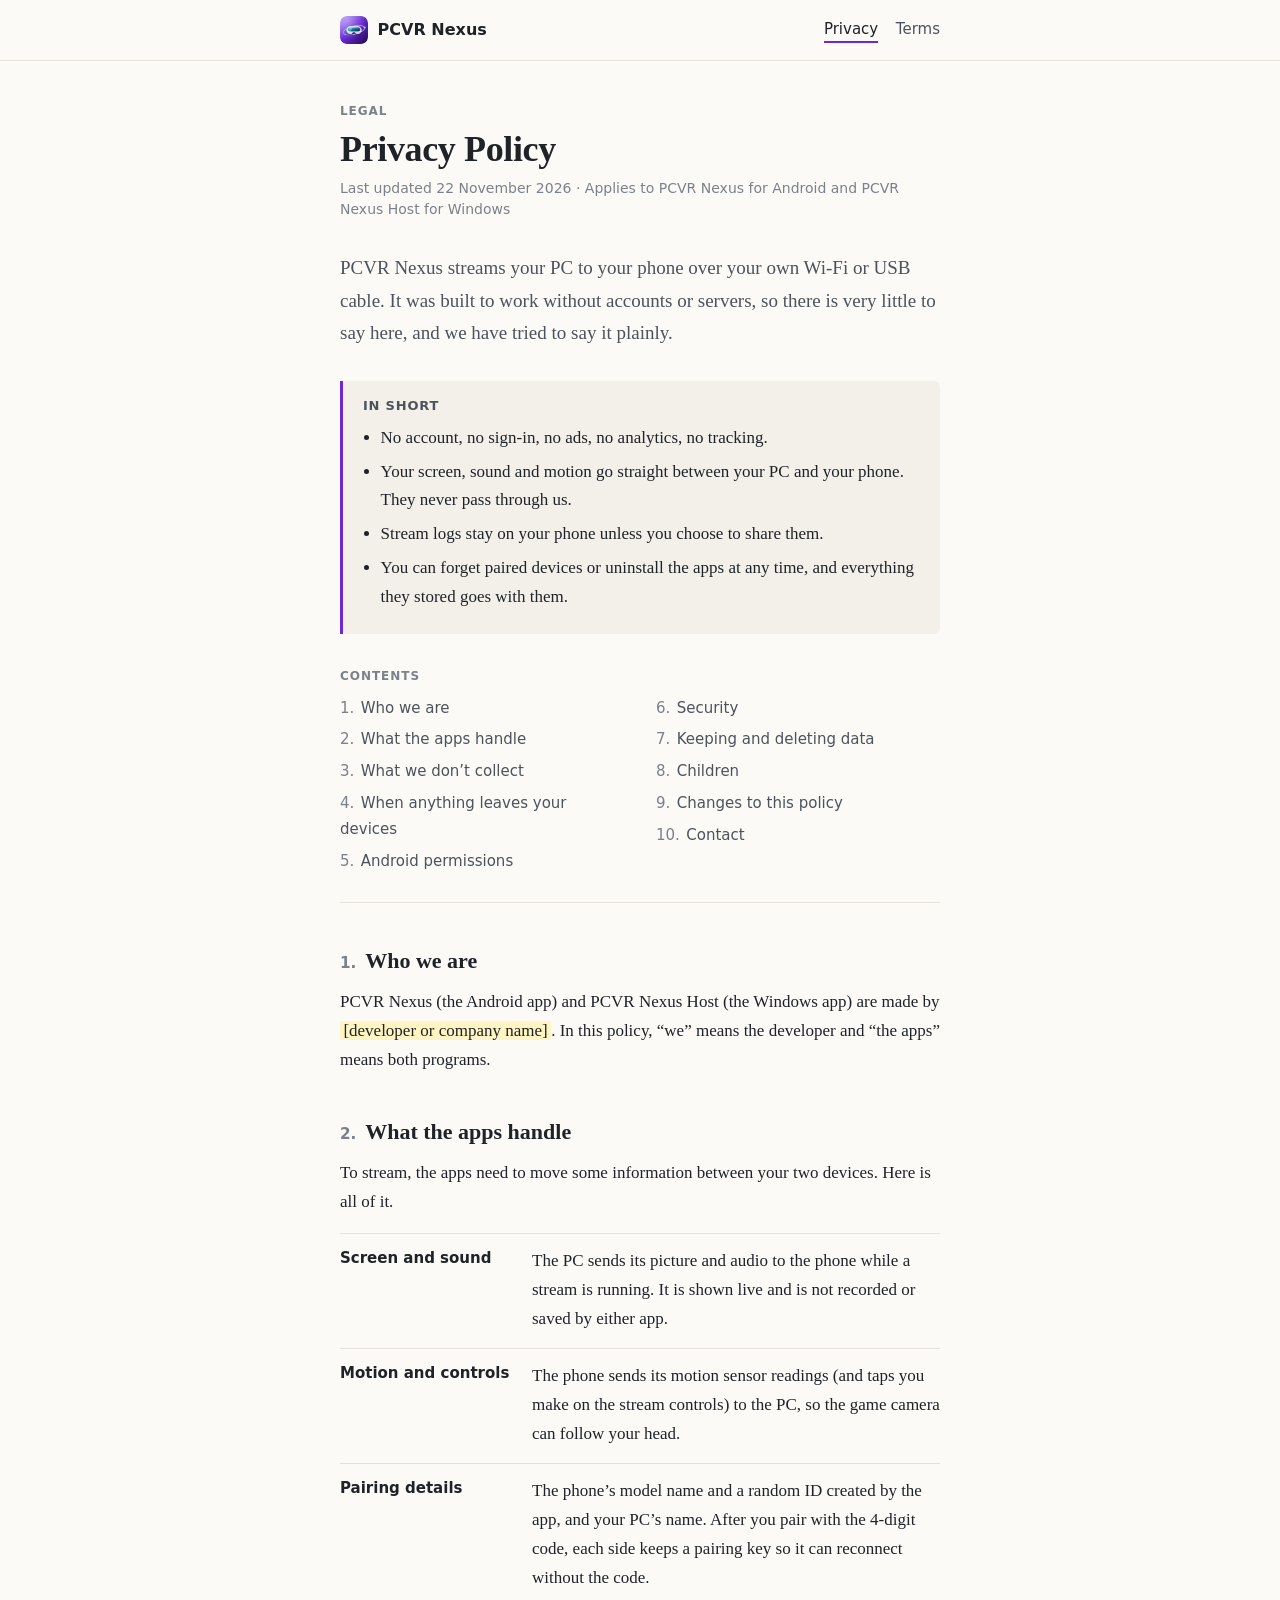
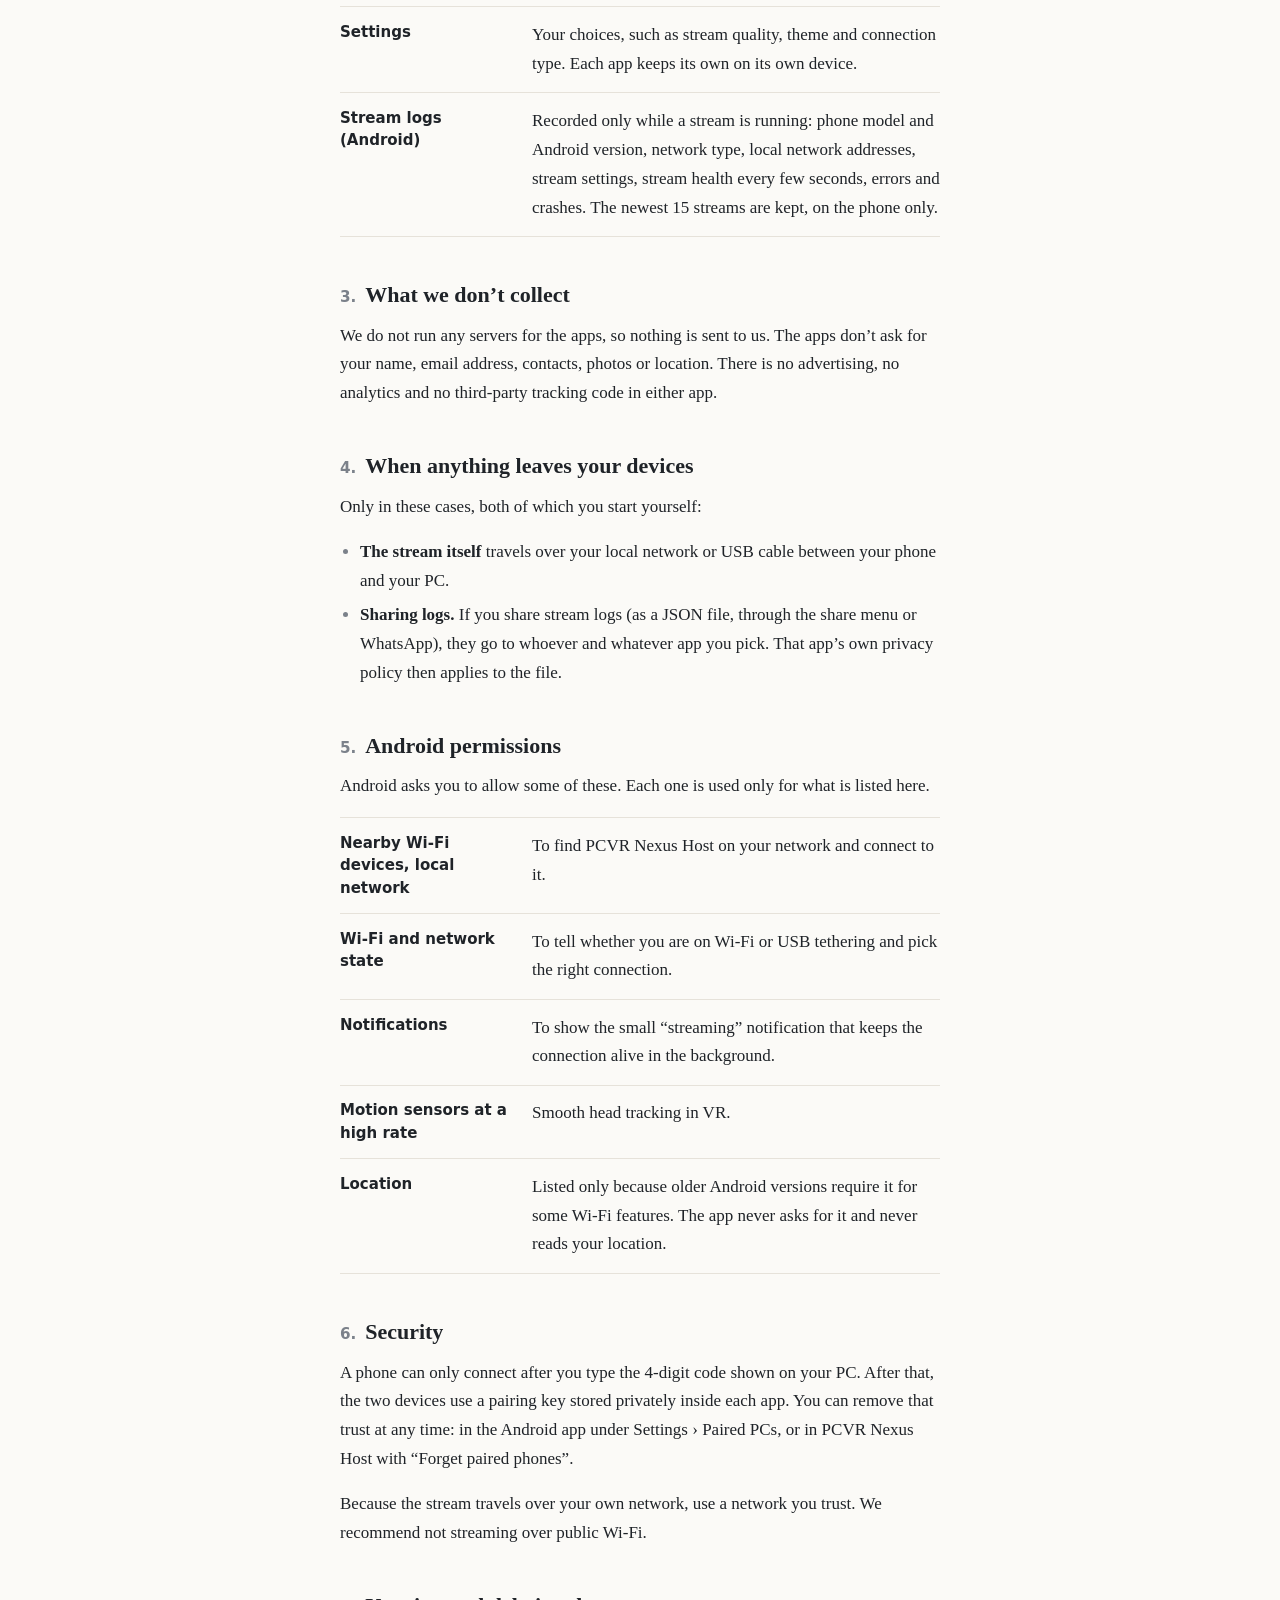
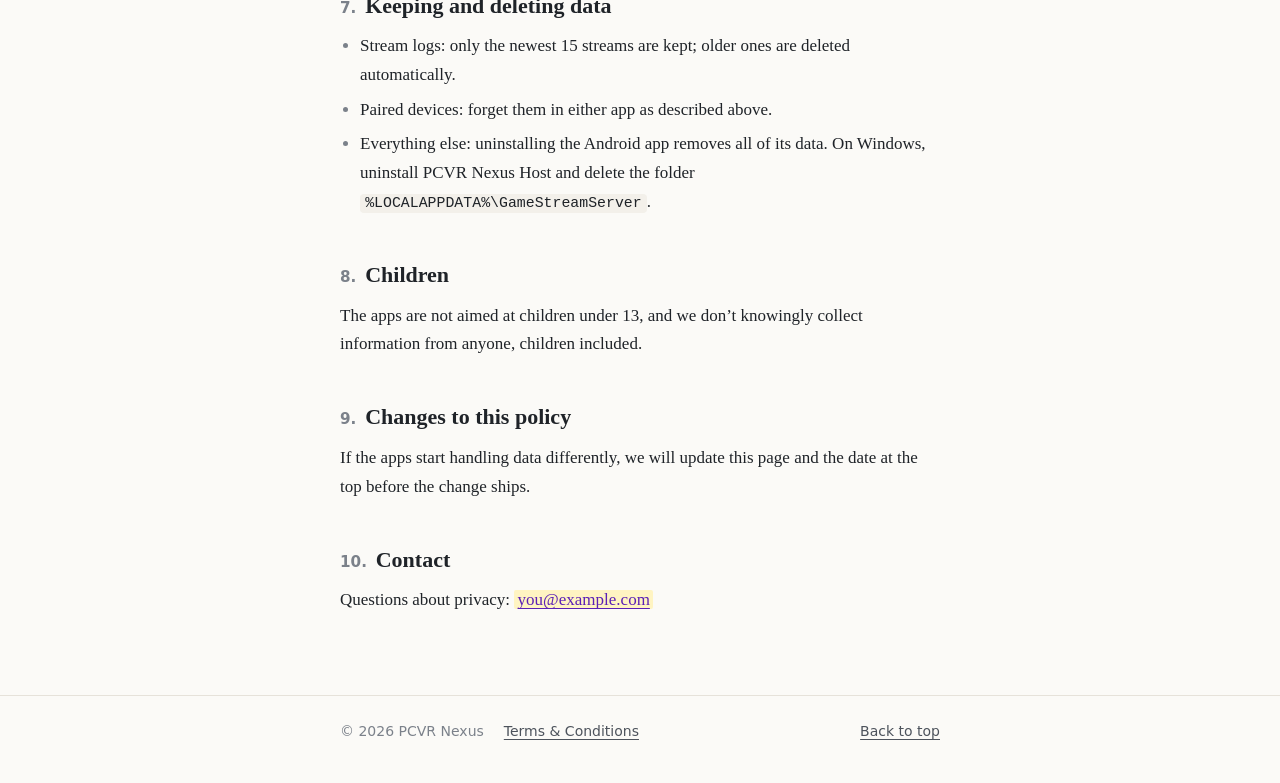
==== privacy.html @ 74814812 "Add files via upload" ====
<!DOCTYPE html>
<html lang="en">
<head>
  <meta charset="utf-8">
  <meta name="viewport" content="width=device-width, initial-scale=1">
  <title>Privacy Policy · PCVR Nexus</title>
  <meta name="description" content="How PCVR Nexus and PCVR Nexus Host handle your data: no accounts, no tracking, nothing uploaded.">
  <link rel="icon" type="image/png" href="img/favicon.png">
  <link rel="stylesheet" href="css/style.css">
  <script src="js/main.js" defer></script>
</head>
<body>
  <header class="site-header">
    <div class="inner">
      <a class="brand" href="index.html"><img src="img/logo.png" alt="">PCVR Nexus</a>
      <nav class="site-nav" aria-label="Documents">
        <a href="privacy.html" aria-current="page">Privacy</a>
        <a href="terms.html">Terms</a>
      </nav>
    </div>
  </header>

  <main id="top">
    <p class="doc-kicker">Legal</p>
    <h1>Privacy Policy</h1>
    <p class="doc-meta">Last updated 22 November 2026 · Applies to PCVR Nexus for Android and PCVR Nexus Host for Windows</p>

    <p class="lede">
      PCVR Nexus streams your PC to your phone over your own Wi‑Fi or USB cable. It was built to work
      without accounts or servers, so there is very little to say here, and we have tried to say it plainly.
    </p>

    <section class="summary" aria-labelledby="in-short">
      <h2 id="in-short">In short</h2>
      <ul>
        <li>No account, no sign-in, no ads, no analytics, no tracking.</li>
        <li>Your screen, sound and motion go straight between your PC and your phone. They never pass through us.</li>
        <li>Stream logs stay on your phone unless you choose to share them.</li>
        <li>You can forget paired devices or uninstall the apps at any time, and everything they stored goes with them.</li>
      </ul>
    </section>

    <nav class="toc" aria-label="Contents" hidden>
      <p class="toc-title">Contents</p>
    </nav>

    <article class="doc">
      <h2 id="who-we-are">Who we are</h2>
      <p>
        PCVR Nexus (the Android app) and PCVR Nexus Host (the Windows app) are made by
        <mark class="todo">[developer or company name]</mark>. In this policy, “we” means the developer and
        “the apps” means both programs.
      </p>

      <h2 id="what-the-apps-handle">What the apps handle</h2>
      <p>To stream, the apps need to move some information between your two devices. Here is all of it.</p>
      <dl class="facts">
        <div>
          <dt>Screen and sound</dt>
          <dd>The PC sends its picture and audio to the phone while a stream is running. It is shown live and is not recorded or saved by either app.</dd>
        </div>
        <div>
          <dt>Motion and controls</dt>
          <dd>The phone sends its motion sensor readings (and taps you make on the stream controls) to the PC, so the game camera can follow your head.</dd>
        </div>
        <div>
          <dt>Pairing details</dt>
          <dd>The phone’s model name and a random ID created by the app, and your PC’s name. After you pair with the 4‑digit code, each side keeps a pairing key so it can reconnect without the code.</dd>
        </div>
        <div>
          <dt>Settings</dt>
          <dd>Your choices, such as stream quality, theme and connection type. Each app keeps its own on its own device.</dd>
        </div>
        <div>
          <dt>Stream logs (Android)</dt>
          <dd>Recorded only while a stream is running: phone model and Android version, network type, local network addresses, stream settings, stream health every few seconds, errors and crashes. The newest 15 streams are kept, on the phone only.</dd>
        </div>
      </dl>

      <h2 id="what-we-dont-collect">What we don’t collect</h2>
      <p>
        We do not run any servers for the apps, so nothing is sent to us. The apps don’t ask for your name,
        email address, contacts, photos or location. There is no advertising, no analytics and no third‑party
        tracking code in either app.
      </p>

      <h2 id="when-data-leaves">When anything leaves your devices</h2>
      <p>Only in these cases, both of which you start yourself:</p>
      <ul>
        <li><strong>The stream itself</strong> travels over your local network or USB cable between your phone and your PC.</li>
        <li>
          <strong>Sharing logs.</strong> If you share stream logs (as a JSON file, through the share menu or
          WhatsApp), they go to whoever and whatever app you pick. That app’s own privacy policy then applies
          to the file.
        </li>
      </ul>

      <h2 id="permissions">Android permissions</h2>
      <p>Android asks you to allow some of these. Each one is used only for what is listed here.</p>
      <dl class="facts">
        <div>
          <dt>Nearby Wi‑Fi devices, local network</dt>
          <dd>To find PCVR Nexus Host on your network and connect to it.</dd>
        </div>
        <div>
          <dt>Wi‑Fi and network state</dt>
          <dd>To tell whether you are on Wi‑Fi or USB tethering and pick the right connection.</dd>
        </div>
        <div>
          <dt>Notifications</dt>
          <dd>To show the small “streaming” notification that keeps the connection alive in the background.</dd>
        </div>
        <div>
          <dt>Motion sensors at a high rate</dt>
          <dd>Smooth head tracking in VR.</dd>
        </div>
        <div>
          <dt>Location</dt>
          <dd>Listed only because older Android versions require it for some Wi‑Fi features. The app never asks for it and never reads your location.</dd>
        </div>
      </dl>

      <h2 id="security">Security</h2>
      <p>
        A phone can only connect after you type the 4‑digit code shown on your PC. After that, the two devices
        use a pairing key stored privately inside each app. You can remove that trust at any time: in the
        Android app under Settings › Paired PCs, or in PCVR Nexus Host with “Forget paired phones”.
      </p>
      <p>
        Because the stream travels over your own network, use a network you trust. We recommend not streaming
        over public Wi‑Fi.
      </p>

      <h2 id="keeping-and-deleting">Keeping and deleting data</h2>
      <ul>
        <li>Stream logs: only the newest 15 streams are kept; older ones are deleted automatically.</li>
        <li>Paired devices: forget them in either app as described above.</li>
        <li>Everything else: uninstalling the Android app removes all of its data. On Windows, uninstall PCVR Nexus Host and delete the folder <code>%LOCALAPPDATA%\GameStreamServer</code>.</li>
      </ul>

      <h2 id="children">Children</h2>
      <p>
        The apps are not aimed at children under 13, and we don’t knowingly collect information from anyone,
        children included.
      </p>

      <h2 id="changes">Changes to this policy</h2>
      <p>
        If the apps start handling data differently, we will update this page and the date at the top before
        the change ships.
      </p>

      <h2 id="contact">Contact</h2>
      <p>
        Questions about privacy: <a href="mailto:you@example.com"><mark class="todo">you@example.com</mark></a>
      </p>
    </article>
  </main>

  <footer class="site-footer">
    <div class="inner">
      <span>© <span data-year>2026</span> PCVR Nexus</span>
      <a href="terms.html">Terms &amp; Conditions</a>
      <a class="back-to-top" href="#top">Back to top</a>
    </div>
  </footer>
</body>
</html>
---- css/style.css ----
/* PCVR Nexus — legal pages. A plain reading layout: one column, a book-like serif for the text,
   a sans for the interface bits, and nothing that moves. */

:root {
  --paper: #fbfaf7;
  --ink: #1f2328;
  --ink-soft: #4d535c;
  --ink-faint: #7b818a;
  --rule: #e6e2da;
  --panel: #f3f0ea;
  --accent: #6d28d9;
  --accent-ink: #5b21b6;
  --mark: #fff4c2;

  --serif: "Charter", "Bitstream Charter", "Iowan Old Style", "Sitka Text", Cambria, Georgia, serif;
  --sans: system-ui, -apple-system, "Segoe UI", Roboto, "Helvetica Neue", Arial, sans-serif;

  --measure: 40rem;
}

* { box-sizing: border-box; }

html {
  background: var(--paper);
  color: var(--ink);
  -webkit-text-size-adjust: 100%;
  scroll-padding-top: 1.5rem;
}

body {
  margin: 0;
  font: 1.0625rem/1.7 var(--serif);
  background: var(--paper);
}

a { color: var(--accent-ink); text-underline-offset: 0.18em; text-decoration-thickness: 1px; }
a:hover { color: var(--accent); }
a:focus-visible { outline: 2px solid var(--accent); outline-offset: 2px; border-radius: 2px; }

/* ---- Site header ---- */
.site-header {
  border-bottom: 1px solid var(--rule);
}
.site-header .inner {
  max-width: var(--measure);
  margin: 0 auto;
  padding: 1rem 1.25rem;
  display: flex;
  align-items: center;
  gap: 1rem;
  font-family: var(--sans);
}
.brand {
  display: flex;
  align-items: center;
  gap: 0.6rem;
  color: var(--ink);
  text-decoration: none;
  font-weight: 600;
  font-size: 1rem;
}
.brand img { width: 28px; height: 28px; border-radius: 7px; }
.site-nav { margin-left: auto; display: flex; gap: 1.1rem; font-size: 0.9375rem; }
.site-nav a { color: var(--ink-soft); text-decoration: none; }
.site-nav a:hover { color: var(--ink); }
.site-nav a[aria-current="page"] { color: var(--ink); box-shadow: inset 0 -2px 0 var(--accent); }

/* ---- Document ---- */
main {
  max-width: var(--measure);
  margin: 0 auto;
  padding: 2.75rem 1.25rem 4rem;
}

.doc-kicker {
  font: 600 0.75rem/1 var(--sans);
  letter-spacing: 0.08em;
  text-transform: uppercase;
  color: var(--ink-faint);
  margin: 0 0 0.75rem;
}

h1 {
  font: 600 2.25rem/1.15 var(--serif);
  letter-spacing: -0.01em;
  margin: 0 0 0.5rem;
}

.doc-meta {
  font: 0.875rem/1.5 var(--sans);
  color: var(--ink-faint);
  margin: 0 0 2rem;
}

.lede { font-size: 1.1875rem; color: var(--ink-soft); margin: 0 0 2rem; }

/* "In short" box */
.summary {
  background: var(--panel);
  border-left: 3px solid var(--accent);
  padding: 1.1rem 1.35rem 1.1rem 1.25rem;
  margin: 0 0 2.25rem;
  border-radius: 0 6px 6px 0;
}
.summary h2 {
  font: 600 0.8125rem/1 var(--sans);
  letter-spacing: 0.06em;
  text-transform: uppercase;
  color: var(--ink-soft);
  margin: 0 0 0.75rem;
  counter-increment: none;
}
.summary h2::before { content: none; }
.summary ul { margin: 0; padding-left: 1.1rem; }
.summary li { margin: 0.3rem 0; }

/* Contents (filled in by js/main.js from the section headings) */
.toc {
  font-family: var(--sans);
  font-size: 0.9375rem;
  margin: 0 0 2.5rem;
  padding: 0 0 1.75rem;
  border-bottom: 1px solid var(--rule);
}
.toc[hidden] { display: none; }
.toc-title {
  font: 600 0.75rem/1 var(--sans);
  letter-spacing: 0.08em;
  text-transform: uppercase;
  color: var(--ink-faint);
  margin: 0 0 0.85rem;
}
.toc ol {
  margin: 0;
  padding: 0;
  list-style: none;
  columns: 2;
  column-gap: 2rem;
}
.toc li { margin: 0 0 0.4rem; break-inside: avoid; }
.toc a { color: var(--ink-soft); text-decoration: none; }
.toc a:hover { color: var(--accent-ink); text-decoration: underline; }
.toc .num { color: var(--ink-faint); font-variant-numeric: tabular-nums; margin-right: 0.4rem; }

/* Numbered sections */
.doc { counter-reset: section; }
.doc h2 {
  counter-increment: section;
  font: 600 1.375rem/1.3 var(--serif);
  margin: 2.75rem 0 0.75rem;
  position: relative;
}
.doc h2::before {
  content: counter(section) ".";
  font-family: var(--sans);
  font-size: 0.95rem;
  font-weight: 600;
  color: var(--ink-faint);
  margin-right: 0.55rem;
  font-variant-numeric: tabular-nums;
}
.doc h3 {
  font: 600 1.0625rem/1.4 var(--sans);
  margin: 1.75rem 0 0.4rem;
}
.doc p, .doc ul, .doc ol, .doc dl { margin: 0 0 1rem; }
.doc ul, .doc ol { padding-left: 1.25rem; }
.doc li { margin: 0.35rem 0; }
.doc li::marker { color: var(--ink-faint); }

/* Heading link that appears on hover ("#") */
.anchor {
  font-family: var(--sans);
  font-weight: 400;
  color: var(--ink-faint);
  text-decoration: none;
  margin-left: 0.4rem;
  opacity: 0;
  transition: opacity 0.15s;
}
.doc h2:hover .anchor, .anchor:focus { opacity: 1; }

/* Definition list used for "what the app handles" and permissions */
dl.facts { border-top: 1px solid var(--rule); }
dl.facts > div {
  display: grid;
  grid-template-columns: 11rem 1fr;
  gap: 1rem;
  padding: 0.85rem 0;
  border-bottom: 1px solid var(--rule);
}
dl.facts dt { font: 600 0.9375rem/1.5 var(--sans); }
dl.facts dd { margin: 0; }

.note {
  font: 0.9375rem/1.6 var(--sans);
  color: var(--ink-soft);
  background: var(--panel);
  padding: 0.8rem 1rem;
  border-radius: 6px;
}

/* Placeholders the owner must fill in before publishing */
mark.todo {
  background: var(--mark);
  color: inherit;
  padding: 0 0.2em;
  border-radius: 2px;
}

code {
  font: 0.875em/1 ui-monospace, "Cascadia Mono", Consolas, monospace;
  background: var(--panel);
  padding: 0.1em 0.35em;
  border-radius: 4px;
  overflow-wrap: anywhere;
}

/* Index page list */
.doc-list { list-style: none; padding: 0; margin: 2rem 0 0; border-top: 1px solid var(--rule); }
.doc-list li { border-bottom: 1px solid var(--rule); }
.doc-list a {
  display: block;
  padding: 1.1rem 0;
  text-decoration: none;
  color: var(--ink);
}
.doc-list a strong { display: block; font-size: 1.1875rem; font-weight: 600; }
.doc-list a span { font: 0.9375rem/1.5 var(--sans); color: var(--ink-soft); }
.doc-list a:hover strong { color: var(--accent-ink); }

/* ---- Footer ---- */
.site-footer {
  border-top: 1px solid var(--rule);
  font: 0.875rem/1.6 var(--sans);
  color: var(--ink-faint);
}
.site-footer .inner {
  max-width: var(--measure);
  margin: 0 auto;
  padding: 1.5rem 1.25rem 2.5rem;
  display: flex;
  flex-wrap: wrap;
  gap: 0.5rem 1.25rem;
}
.site-footer a { color: var(--ink-soft); }
.back-to-top { margin-left: auto; }

/* ---- Small screens ---- */
@media (max-width: 600px) {
  body { font-size: 1rem; }
  main { padding-top: 2rem; }
  h1 { font-size: 1.85rem; }
  .toc ol { columns: 1; }
  dl.facts > div { grid-template-columns: 1fr; gap: 0.2rem; }
  .site-nav { gap: 0.9rem; }
  .back-to-top { margin-left: 0; }
}

/* ---- Print: plain black on white, show link targets ---- */
@media print {
  html, body { background: #fff; color: #000; }
  .site-header, .site-footer, .toc, .anchor { display: none; }
  main { padding: 0; max-width: none; }
  .summary, .note { background: none; border: 1px solid #999; }
  .doc a[href^="http"]::after { content: " (" attr(href) ")"; font-size: 0.85em; }
}
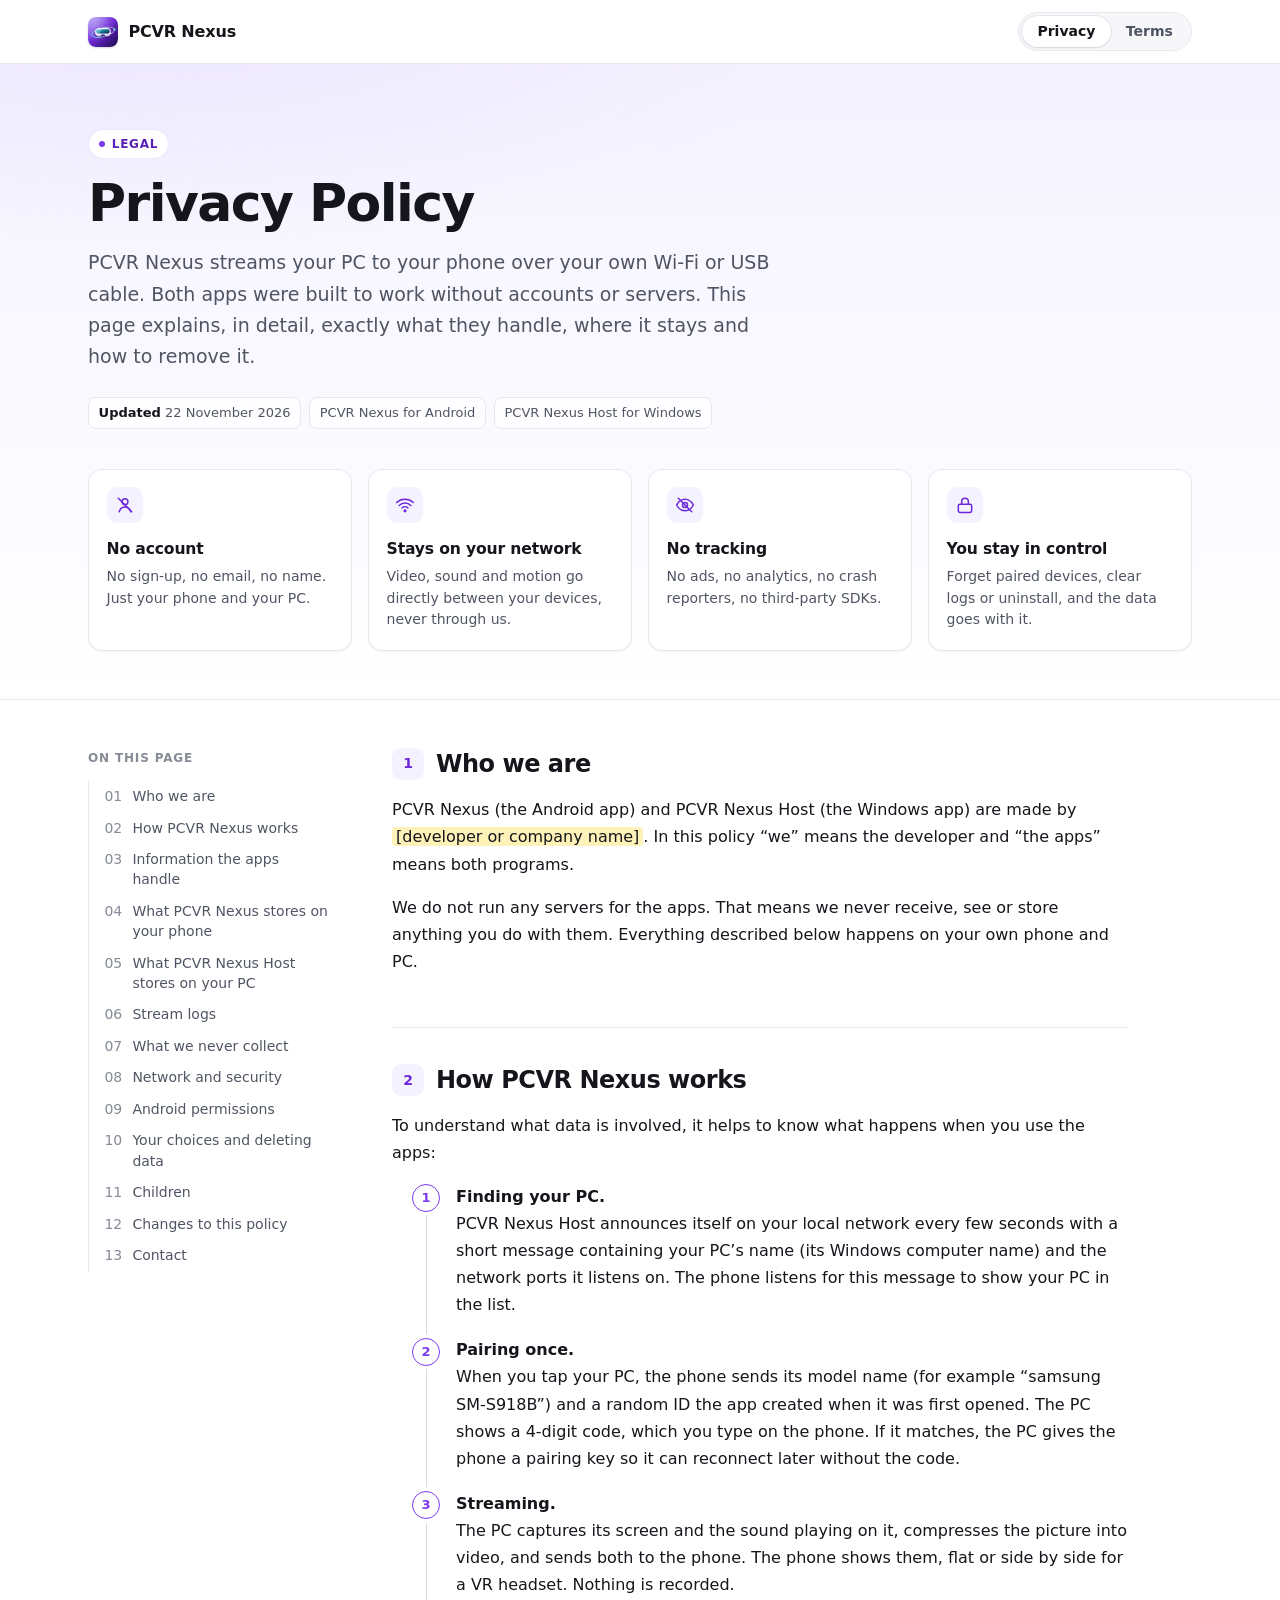
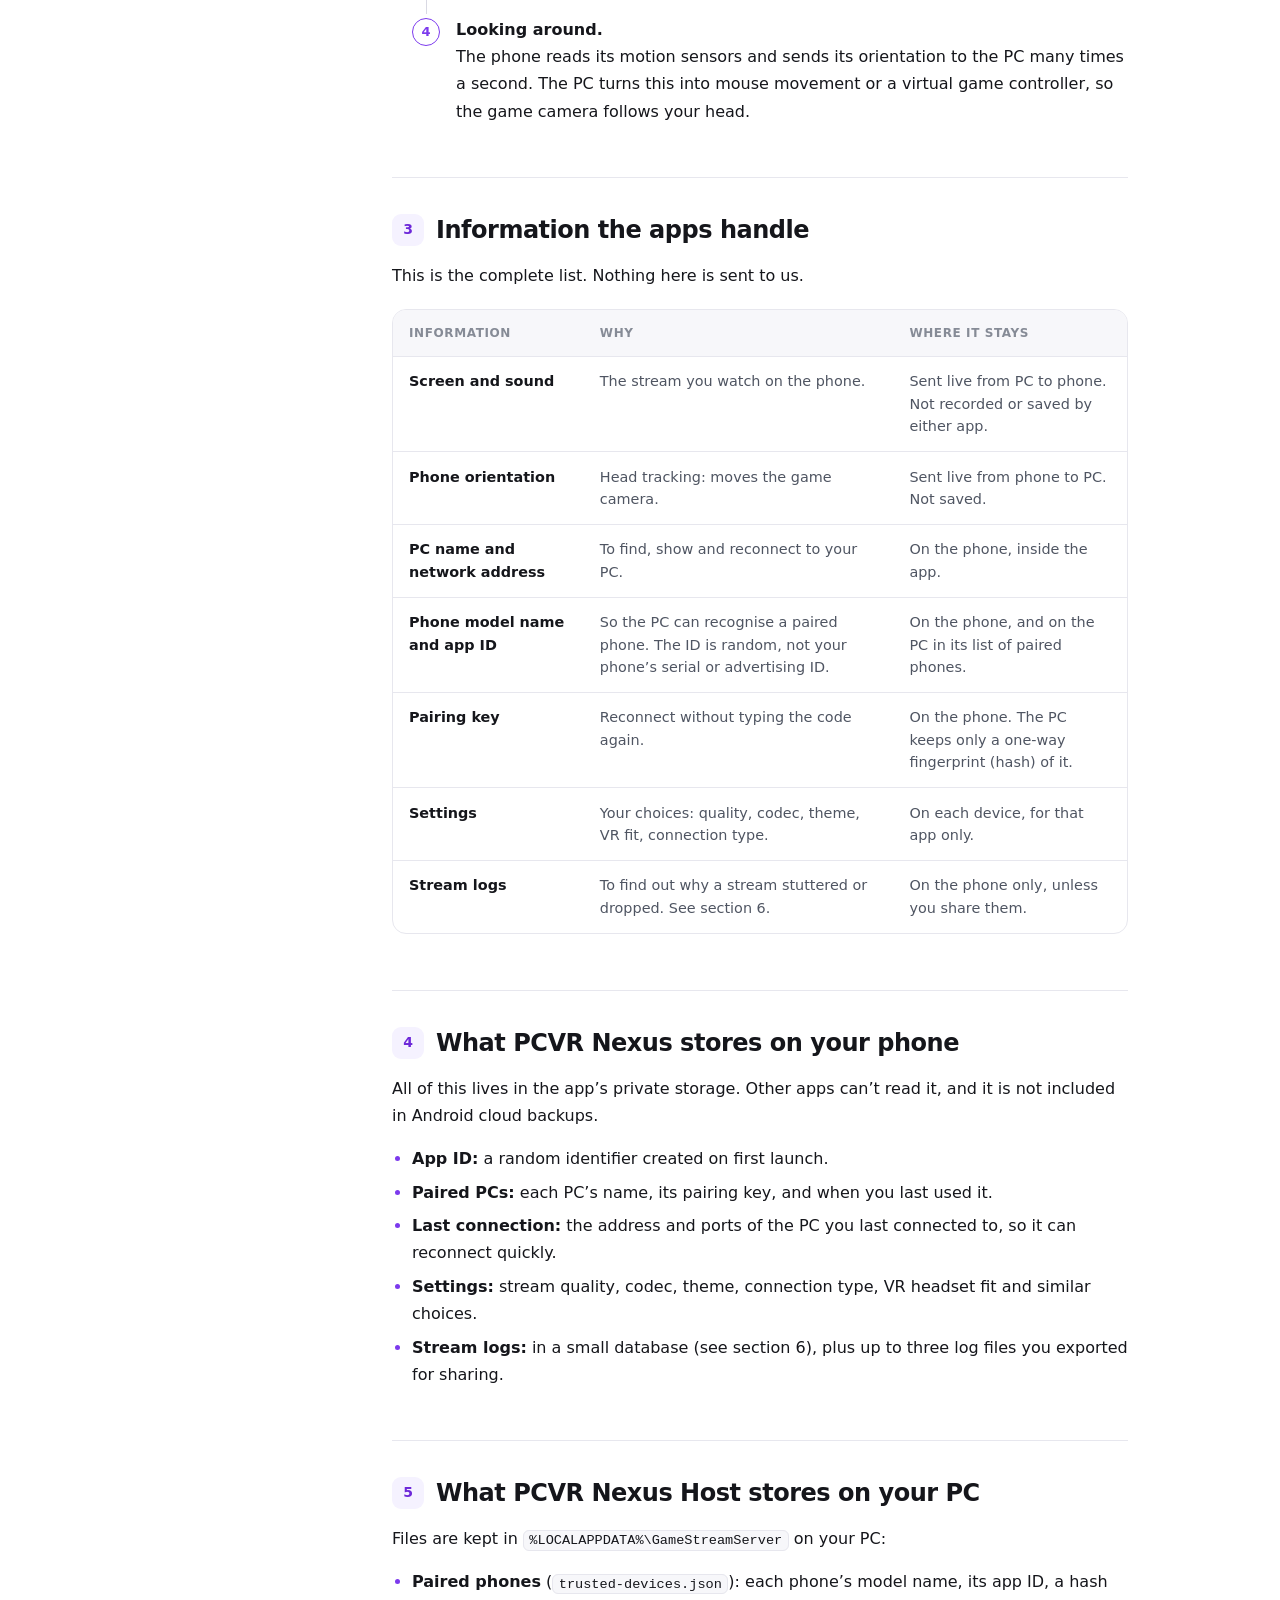
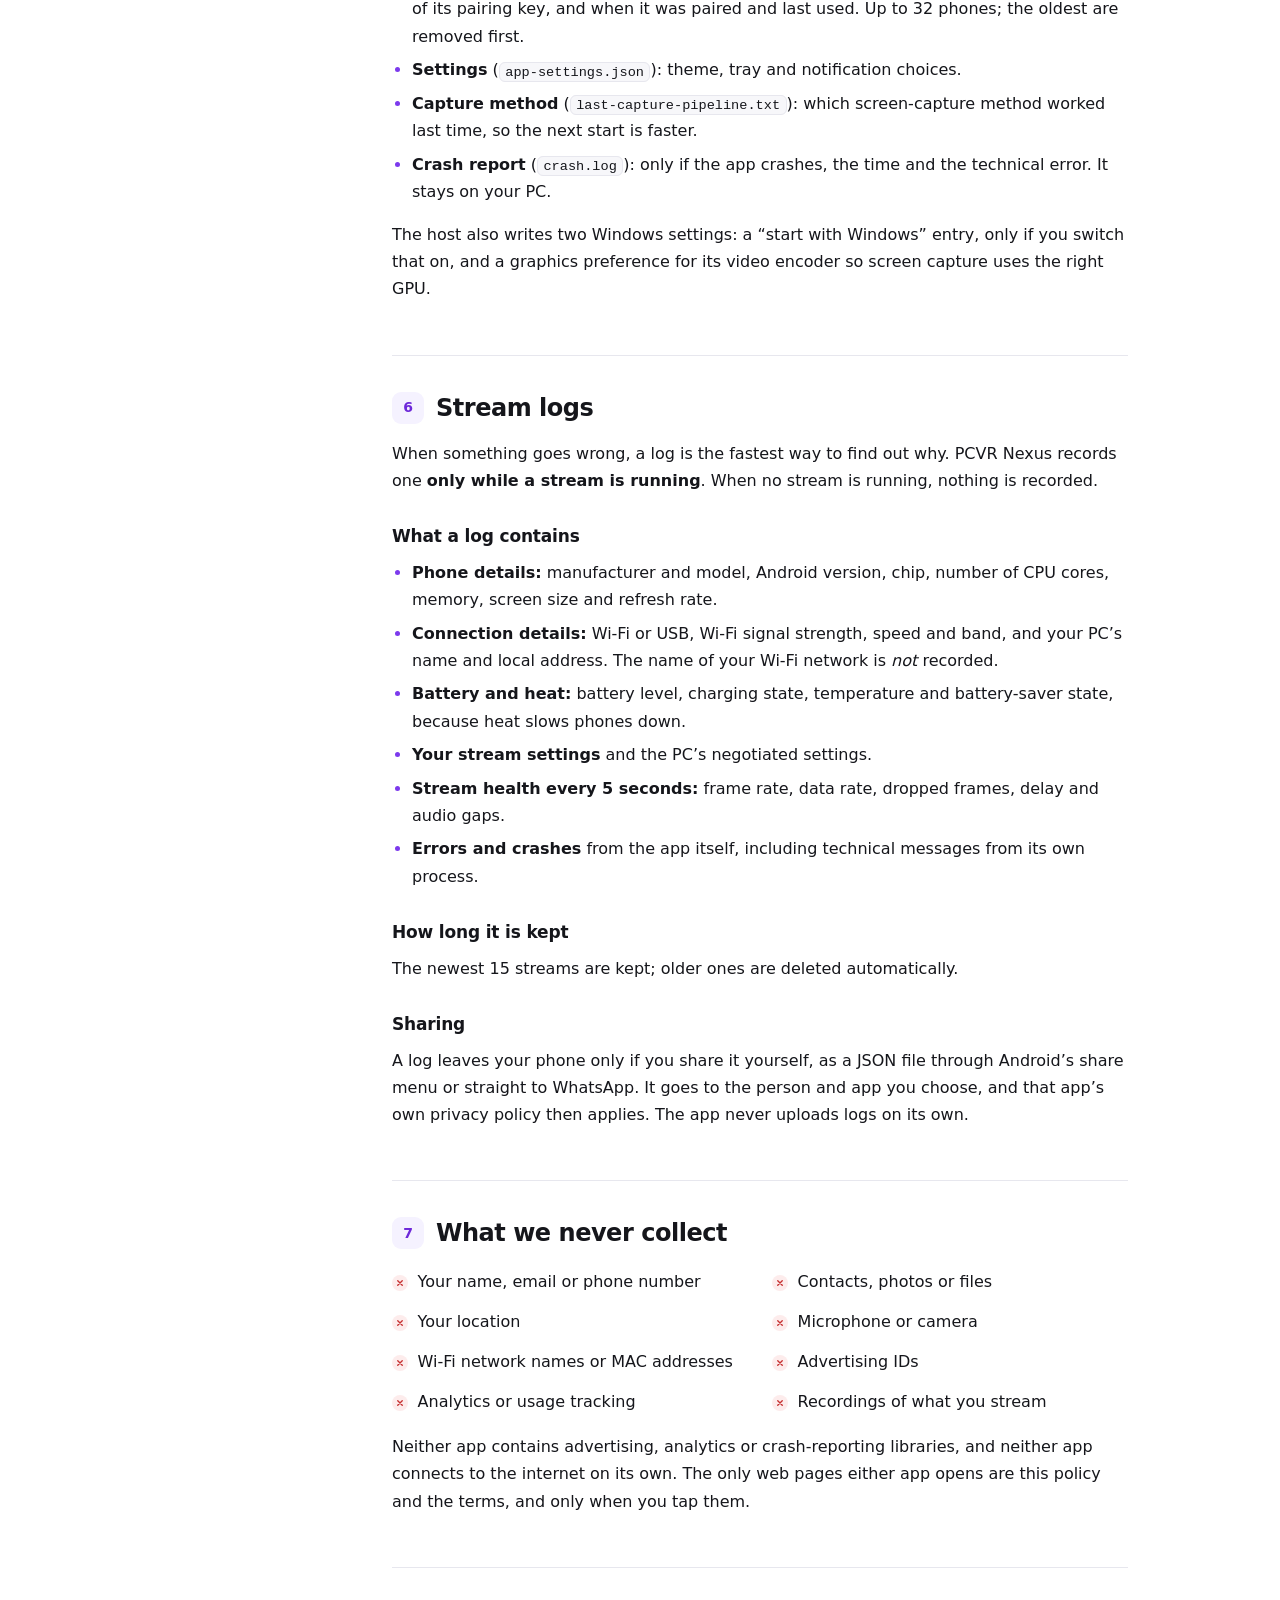
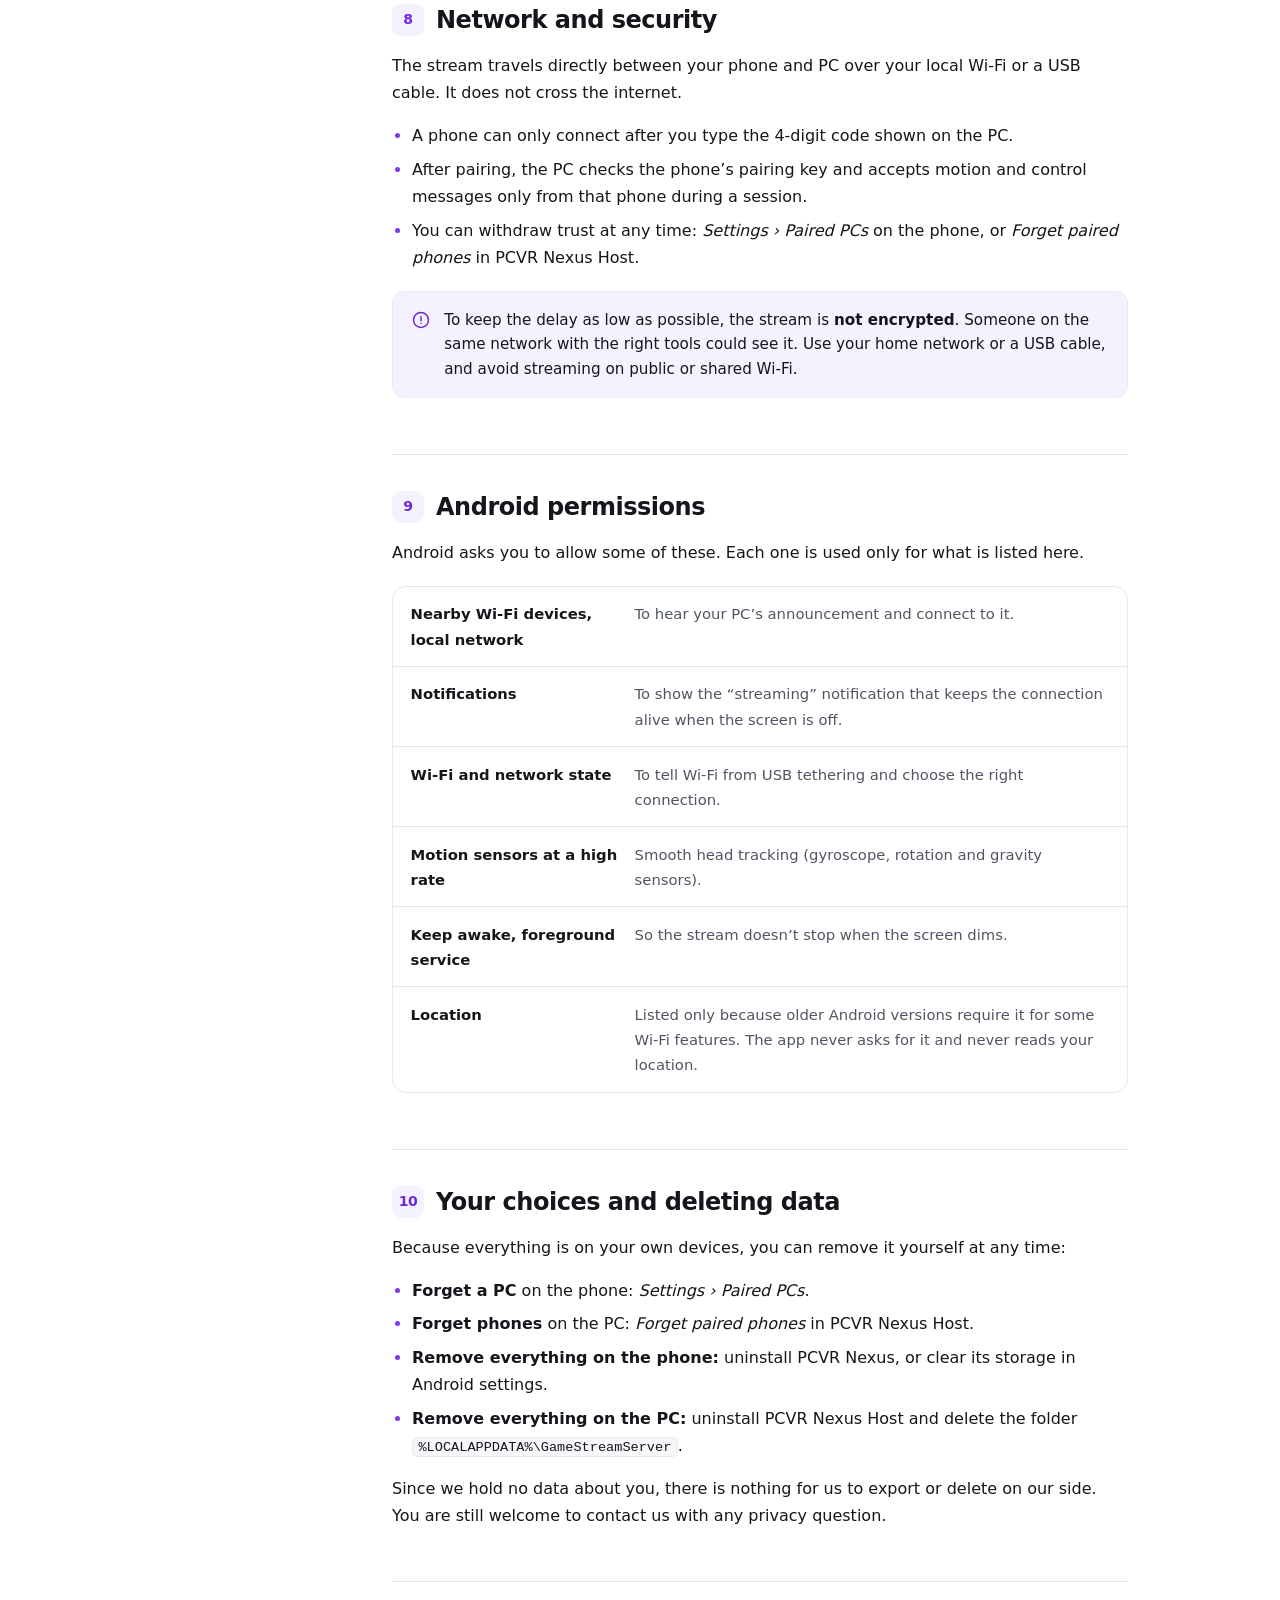
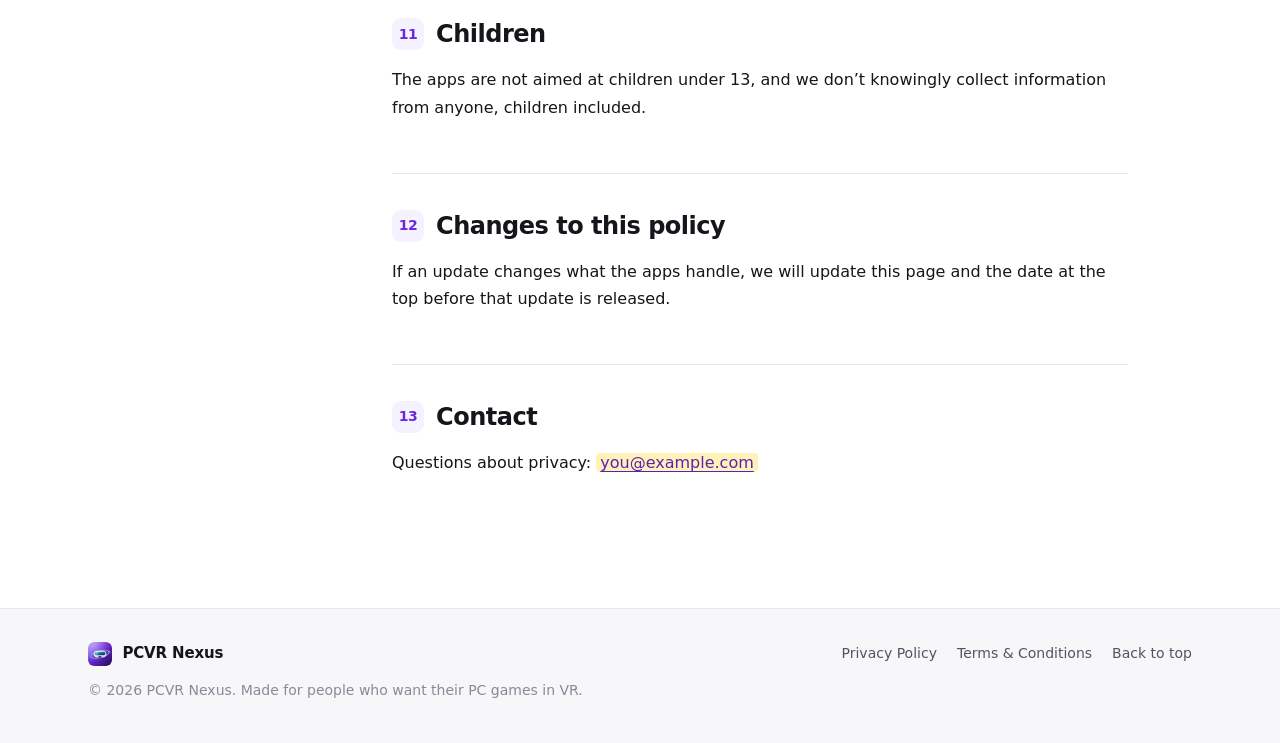
==== commit c1d9847b: "Add files via upload" ====
--- a/privacy.html
+++ b/privacy.html
@@ -4,164 +4,316 @@
   <meta charset="utf-8">
   <meta name="viewport" content="width=device-width, initial-scale=1">
   <title>Privacy Policy · PCVR Nexus</title>
-  <meta name="description" content="How PCVR Nexus and PCVR Nexus Host handle your data: no accounts, no tracking, nothing uploaded.">
+  <meta name="description" content="How PCVR Nexus and PCVR Nexus Host handle your data: no accounts, no tracking, nothing uploaded. Everything stays between your phone and your PC.">
+  <meta name="theme-color" content="#ffffff">
   <link rel="icon" type="image/png" href="img/favicon.png">
-  <link rel="stylesheet" href="css/style.css">
-  <script src="js/main.js" defer></script>
+  <link rel="stylesheet" href="css/style.css?v=2">
+  <script src="js/main.js?v=2" defer></script>
 </head>
 <body>
   <header class="site-header">
-    <div class="inner">
-      <a class="brand" href="index.html"><img src="img/logo.png" alt="">PCVR Nexus</a>
-      <nav class="site-nav" aria-label="Documents">
+    <div class="wrap header-inner">
+      <a class="brand" href="privacy.html"><img src="img/logo.png" alt="">PCVR Nexus</a>
+      <nav class="doc-switch" aria-label="Documents">
         <a href="privacy.html" aria-current="page">Privacy</a>
         <a href="terms.html">Terms</a>
       </nav>
     </div>
   </header>
 
-  <main id="top">
-    <p class="doc-kicker">Legal</p>
-    <h1>Privacy Policy</h1>
-    <p class="doc-meta">Last updated 22 November 2026 · Applies to PCVR Nexus for Android and PCVR Nexus Host for Windows</p>
-
-    <p class="lede">
-      PCVR Nexus streams your PC to your phone over your own Wi‑Fi or USB cable. It was built to work
-      without accounts or servers, so there is very little to say here, and we have tried to say it plainly.
-    </p>
-
-    <section class="summary" aria-labelledby="in-short">
-      <h2 id="in-short">In short</h2>
-      <ul>
-        <li>No account, no sign-in, no ads, no analytics, no tracking.</li>
-        <li>Your screen, sound and motion go straight between your PC and your phone. They never pass through us.</li>
-        <li>Stream logs stay on your phone unless you choose to share them.</li>
-        <li>You can forget paired devices or uninstall the apps at any time, and everything they stored goes with them.</li>
+  <section class="hero" id="top">
+    <div class="wrap">
+      <span class="chip">Legal</span>
+      <h1>Privacy Policy</h1>
+      <p class="lede">
+        PCVR Nexus streams your PC to your phone over your own Wi‑Fi or USB cable. Both apps were built to
+        work without accounts or servers. This page explains, in detail, exactly what they handle, where it
+        stays and how to remove it.
+      </p>
+      <ul class="meta">
+        <li><strong>Updated</strong> 22 November 2026</li>
+        <li>PCVR Nexus for Android</li>
+        <li>PCVR Nexus Host for Windows</li>
       </ul>
-    </section>
-
-    <nav class="toc" aria-label="Contents" hidden>
-      <p class="toc-title">Contents</p>
-    </nav>
-
-    <article class="doc">
-      <h2 id="who-we-are">Who we are</h2>
-      <p>
-        PCVR Nexus (the Android app) and PCVR Nexus Host (the Windows app) are made by
-        <mark class="todo">[developer or company name]</mark>. In this policy, “we” means the developer and
-        “the apps” means both programs.
-      </p>
-
-      <h2 id="what-the-apps-handle">What the apps handle</h2>
-      <p>To stream, the apps need to move some information between your two devices. Here is all of it.</p>
-      <dl class="facts">
-        <div>
-          <dt>Screen and sound</dt>
-          <dd>The PC sends its picture and audio to the phone while a stream is running. It is shown live and is not recorded or saved by either app.</dd>
-        </div>
-        <div>
-          <dt>Motion and controls</dt>
-          <dd>The phone sends its motion sensor readings (and taps you make on the stream controls) to the PC, so the game camera can follow your head.</dd>
-        </div>
-        <div>
-          <dt>Pairing details</dt>
-          <dd>The phone’s model name and a random ID created by the app, and your PC’s name. After you pair with the 4‑digit code, each side keeps a pairing key so it can reconnect without the code.</dd>
-        </div>
-        <div>
-          <dt>Settings</dt>
-          <dd>Your choices, such as stream quality, theme and connection type. Each app keeps its own on its own device.</dd>
-        </div>
-        <div>
-          <dt>Stream logs (Android)</dt>
-          <dd>Recorded only while a stream is running: phone model and Android version, network type, local network addresses, stream settings, stream health every few seconds, errors and crashes. The newest 15 streams are kept, on the phone only.</dd>
-        </div>
-      </dl>
-
-      <h2 id="what-we-dont-collect">What we don’t collect</h2>
-      <p>
-        We do not run any servers for the apps, so nothing is sent to us. The apps don’t ask for your name,
-        email address, contacts, photos or location. There is no advertising, no analytics and no third‑party
-        tracking code in either app.
-      </p>
-
-      <h2 id="when-data-leaves">When anything leaves your devices</h2>
-      <p>Only in these cases, both of which you start yourself:</p>
-      <ul>
-        <li><strong>The stream itself</strong> travels over your local network or USB cable between your phone and your PC.</li>
+
+      <ul class="highlights">
         <li>
-          <strong>Sharing logs.</strong> If you share stream logs (as a JSON file, through the share menu or
-          WhatsApp), they go to whoever and whatever app you pick. That app’s own privacy policy then applies
-          to the file.
+          <span class="hl-icon"><svg viewBox="0 0 24 24" fill="none" stroke="currentColor" stroke-width="1.8" stroke-linecap="round" stroke-linejoin="round" aria-hidden="true"><circle cx="12" cy="8" r="3.5"/><path d="M5 20c1.2-3.6 4-5.5 7-5.5s5.8 1.9 7 5.5"/><path d="M4 4l16 16"/></svg></span>
+          <strong>No account</strong>
+          <span>No sign-up, no email, no name. Just your phone and your PC.</span>
+        </li>
+        <li>
+          <span class="hl-icon"><svg viewBox="0 0 24 24" fill="none" stroke="currentColor" stroke-width="1.8" stroke-linecap="round" stroke-linejoin="round" aria-hidden="true"><path d="M5 12.5a10 10 0 0 1 14 0"/><path d="M8.5 15.5a5 5 0 0 1 7 0"/><circle cx="12" cy="19" r="1"/><path d="M2 9a15 15 0 0 1 20 0"/></svg></span>
+          <strong>Stays on your network</strong>
+          <span>Video, sound and motion go directly between your devices, never through us.</span>
+        </li>
+        <li>
+          <span class="hl-icon"><svg viewBox="0 0 24 24" fill="none" stroke="currentColor" stroke-width="1.8" stroke-linecap="round" stroke-linejoin="round" aria-hidden="true"><path d="M2 12s3.5-7 10-7 10 7 10 7-3.5 7-10 7S2 12 2 12z"/><circle cx="12" cy="12" r="3"/><path d="M4 4l16 16"/></svg></span>
+          <strong>No tracking</strong>
+          <span>No ads, no analytics, no crash reporters, no third-party SDKs.</span>
+        </li>
+        <li>
+          <span class="hl-icon"><svg viewBox="0 0 24 24" fill="none" stroke="currentColor" stroke-width="1.8" stroke-linecap="round" stroke-linejoin="round" aria-hidden="true"><rect x="4" y="11" width="16" height="10" rx="2"/><path d="M8 11V8a4 4 0 0 1 8 0v3"/></svg></span>
+          <strong>You stay in control</strong>
+          <span>Forget paired devices, clear logs or uninstall, and the data goes with it.</span>
         </li>
       </ul>
-
-      <h2 id="permissions">Android permissions</h2>
-      <p>Android asks you to allow some of these. Each one is used only for what is listed here.</p>
-      <dl class="facts">
-        <div>
-          <dt>Nearby Wi‑Fi devices, local network</dt>
-          <dd>To find PCVR Nexus Host on your network and connect to it.</dd>
+    </div>
+  </section>
+
+  <div class="wrap layout">
+    <aside class="sidebar">
+      <nav class="toc" aria-label="On this page" hidden>
+        <p class="toc-title">On this page</p>
+      </nav>
+    </aside>
+
+    <article class="doc">
+      <section id="who-we-are">
+        <h2>Who we are</h2>
+        <p>
+          PCVR Nexus (the Android app) and PCVR Nexus Host (the Windows app) are made by
+          <mark class="todo">[developer or company name]</mark>. In this policy “we” means the developer and
+          “the apps” means both programs.
+        </p>
+        <p>
+          We do not run any servers for the apps. That means we never receive, see or store anything you do
+          with them. Everything described below happens on your own phone and PC.
+        </p>
+      </section>
+
+      <section id="how-it-works">
+        <h2>How PCVR Nexus works</h2>
+        <p>To understand what data is involved, it helps to know what happens when you use the apps:</p>
+        <ol class="flow">
+          <li>
+            <strong>Finding your PC.</strong>
+            PCVR Nexus Host announces itself on your local network every few seconds with a short message
+            containing your PC’s name (its Windows computer name) and the network ports it listens on. The phone
+            listens for this message to show your PC in the list.
+          </li>
+          <li>
+            <strong>Pairing once.</strong>
+            When you tap your PC, the phone sends its model name (for example “samsung SM‑S918B”) and a random
+            ID the app created when it was first opened. The PC shows a 4‑digit code, which you type on the
+            phone. If it matches, the PC gives the phone a pairing key so it can reconnect later without the code.
+          </li>
+          <li>
+            <strong>Streaming.</strong>
+            The PC captures its screen and the sound playing on it, compresses the picture into video, and sends
+            both to the phone. The phone shows them, flat or side by side for a VR headset. Nothing is recorded.
+          </li>
+          <li>
+            <strong>Looking around.</strong>
+            The phone reads its motion sensors and sends its orientation to the PC many times a second. The PC
+            turns this into mouse movement or a virtual game controller, so the game camera follows your head.
+          </li>
+        </ol>
+      </section>
+
+      <section id="what-we-handle">
+        <h2>Information the apps handle</h2>
+        <p>This is the complete list. Nothing here is sent to us.</p>
+        <div class="table-wrap">
+          <table class="data">
+            <thead>
+              <tr><th scope="col">Information</th><th scope="col">Why</th><th scope="col">Where it stays</th></tr>
+            </thead>
+            <tbody>
+              <tr>
+                <th scope="row">Screen and sound</th>
+                <td data-label="Why">The stream you watch on the phone.</td>
+                <td data-label="Where it stays">Sent live from PC to phone. Not recorded or saved by either app.</td>
+              </tr>
+              <tr>
+                <th scope="row">Phone orientation</th>
+                <td data-label="Why">Head tracking: moves the game camera.</td>
+                <td data-label="Where it stays">Sent live from phone to PC. Not saved.</td>
+              </tr>
+              <tr>
+                <th scope="row">PC name and network address</th>
+                <td data-label="Why">To find, show and reconnect to your PC.</td>
+                <td data-label="Where it stays">On the phone, inside the app.</td>
+              </tr>
+              <tr>
+                <th scope="row">Phone model name and app ID</th>
+                <td data-label="Why">So the PC can recognise a paired phone. The ID is random, not your phone’s serial or advertising ID.</td>
+                <td data-label="Where it stays">On the phone, and on the PC in its list of paired phones.</td>
+              </tr>
+              <tr>
+                <th scope="row">Pairing key</th>
+                <td data-label="Why">Reconnect without typing the code again.</td>
+                <td data-label="Where it stays">On the phone. The PC keeps only a one-way fingerprint (hash) of it.</td>
+              </tr>
+              <tr>
+                <th scope="row">Settings</th>
+                <td data-label="Why">Your choices: quality, codec, theme, VR fit, connection type.</td>
+                <td data-label="Where it stays">On each device, for that app only.</td>
+              </tr>
+              <tr>
+                <th scope="row">Stream logs</th>
+                <td data-label="Why">To find out why a stream stuttered or dropped. See section 6.</td>
+                <td data-label="Where it stays">On the phone only, unless you share them.</td>
+              </tr>
+            </tbody>
+          </table>
         </div>
-        <div>
-          <dt>Wi‑Fi and network state</dt>
-          <dd>To tell whether you are on Wi‑Fi or USB tethering and pick the right connection.</dd>
+      </section>
+
+      <section id="on-your-phone">
+        <h2>What PCVR Nexus stores on your phone</h2>
+        <p>All of this lives in the app’s private storage. Other apps can’t read it, and it is not included in Android cloud backups.</p>
+        <ul>
+          <li><strong>App ID:</strong> a random identifier created on first launch.</li>
+          <li><strong>Paired PCs:</strong> each PC’s name, its pairing key, and when you last used it.</li>
+          <li><strong>Last connection:</strong> the address and ports of the PC you last connected to, so it can reconnect quickly.</li>
+          <li><strong>Settings:</strong> stream quality, codec, theme, connection type, VR headset fit and similar choices.</li>
+          <li><strong>Stream logs:</strong> in a small database (see section 6), plus up to three log files you exported for sharing.</li>
+        </ul>
+      </section>
+
+      <section id="on-your-pc">
+        <h2>What PCVR Nexus Host stores on your PC</h2>
+        <p>Files are kept in <code>%LOCALAPPDATA%\GameStreamServer</code> on your PC:</p>
+        <ul>
+          <li><strong>Paired phones</strong> (<code>trusted-devices.json</code>): each phone’s model name, its app ID, a hash of its pairing key, and when it was paired and last used. Up to 32 phones; the oldest are removed first.</li>
+          <li><strong>Settings</strong> (<code>app-settings.json</code>): theme, tray and notification choices.</li>
+          <li><strong>Capture method</strong> (<code>last-capture-pipeline.txt</code>): which screen-capture method worked last time, so the next start is faster.</li>
+          <li><strong>Crash report</strong> (<code>crash.log</code>): only if the app crashes, the time and the technical error. It stays on your PC.</li>
+        </ul>
+        <p>
+          The host also writes two Windows settings: a “start with Windows” entry, only if you switch that on,
+          and a graphics preference for its video encoder so screen capture uses the right GPU.
+        </p>
+      </section>
+
+      <section id="stream-logs">
+        <h2>Stream logs</h2>
+        <p>
+          When something goes wrong, a log is the fastest way to find out why. PCVR Nexus records one
+          <strong>only while a stream is running</strong>. When no stream is running, nothing is recorded.
+        </p>
+        <h3>What a log contains</h3>
+        <ul>
+          <li><strong>Phone details:</strong> manufacturer and model, Android version, chip, number of CPU cores, memory, screen size and refresh rate.</li>
+          <li><strong>Connection details:</strong> Wi‑Fi or USB, Wi‑Fi signal strength, speed and band, and your PC’s name and local address. The name of your Wi‑Fi network is <em>not</em> recorded.</li>
+          <li><strong>Battery and heat:</strong> battery level, charging state, temperature and battery-saver state, because heat slows phones down.</li>
+          <li><strong>Your stream settings</strong> and the PC’s negotiated settings.</li>
+          <li><strong>Stream health every 5 seconds:</strong> frame rate, data rate, dropped frames, delay and audio gaps.</li>
+          <li><strong>Errors and crashes</strong> from the app itself, including technical messages from its own process.</li>
+        </ul>
+        <h3>How long it is kept</h3>
+        <p>The newest 15 streams are kept; older ones are deleted automatically.</p>
+        <h3>Sharing</h3>
+        <p>
+          A log leaves your phone only if you share it yourself, as a JSON file through Android’s share menu or
+          straight to WhatsApp. It goes to the person and app you choose, and that app’s own privacy policy
+          then applies. The app never uploads logs on its own.
+        </p>
+      </section>
+
+      <section id="never">
+        <h2>What we never collect</h2>
+        <ul class="nope">
+          <li>Your name, email or phone number</li>
+          <li>Contacts, photos or files</li>
+          <li>Your location</li>
+          <li>Microphone or camera</li>
+          <li>Wi‑Fi network names or MAC addresses</li>
+          <li>Advertising IDs</li>
+          <li>Analytics or usage tracking</li>
+          <li>Recordings of what you stream</li>
+        </ul>
+        <p class="muted">
+          Neither app contains advertising, analytics or crash-reporting libraries, and neither app connects to
+          the internet on its own. The only web pages either app opens are this policy and the terms, and only
+          when you tap them.
+        </p>
+      </section>
+
+      <section id="network-security">
+        <h2>Network and security</h2>
+        <p>
+          The stream travels directly between your phone and PC over your local Wi‑Fi or a USB cable. It does
+          not cross the internet.
+        </p>
+        <ul>
+          <li>A phone can only connect after you type the 4‑digit code shown on the PC.</li>
+          <li>After pairing, the PC checks the phone’s pairing key and accepts motion and control messages only from that phone during a session.</li>
+          <li>You can withdraw trust at any time: <em>Settings › Paired PCs</em> on the phone, or <em>Forget paired phones</em> in PCVR Nexus Host.</li>
+        </ul>
+        <div class="callout" role="note">
+          <svg viewBox="0 0 24 24" fill="none" stroke="currentColor" stroke-width="1.8" stroke-linecap="round" stroke-linejoin="round" aria-hidden="true"><circle cx="12" cy="12" r="9"/><path d="M12 8v5M12 16h.01"/></svg>
+          <p>
+            To keep the delay as low as possible, the stream is <strong>not encrypted</strong>. Someone on the
+            same network with the right tools could see it. Use your home network or a USB cable, and avoid
+            streaming on public or shared Wi‑Fi.
+          </p>
         </div>
-        <div>
-          <dt>Notifications</dt>
-          <dd>To show the small “streaming” notification that keeps the connection alive in the background.</dd>
-        </div>
-        <div>
-          <dt>Motion sensors at a high rate</dt>
-          <dd>Smooth head tracking in VR.</dd>
-        </div>
-        <div>
-          <dt>Location</dt>
-          <dd>Listed only because older Android versions require it for some Wi‑Fi features. The app never asks for it and never reads your location.</dd>
-        </div>
-      </dl>
-
-      <h2 id="security">Security</h2>
-      <p>
-        A phone can only connect after you type the 4‑digit code shown on your PC. After that, the two devices
-        use a pairing key stored privately inside each app. You can remove that trust at any time: in the
-        Android app under Settings › Paired PCs, or in PCVR Nexus Host with “Forget paired phones”.
-      </p>
-      <p>
-        Because the stream travels over your own network, use a network you trust. We recommend not streaming
-        over public Wi‑Fi.
-      </p>
-
-      <h2 id="keeping-and-deleting">Keeping and deleting data</h2>
-      <ul>
-        <li>Stream logs: only the newest 15 streams are kept; older ones are deleted automatically.</li>
-        <li>Paired devices: forget them in either app as described above.</li>
-        <li>Everything else: uninstalling the Android app removes all of its data. On Windows, uninstall PCVR Nexus Host and delete the folder <code>%LOCALAPPDATA%\GameStreamServer</code>.</li>
-      </ul>
-
-      <h2 id="children">Children</h2>
-      <p>
-        The apps are not aimed at children under 13, and we don’t knowingly collect information from anyone,
-        children included.
-      </p>
-
-      <h2 id="changes">Changes to this policy</h2>
-      <p>
-        If the apps start handling data differently, we will update this page and the date at the top before
-        the change ships.
-      </p>
-
-      <h2 id="contact">Contact</h2>
-      <p>
-        Questions about privacy: <a href="mailto:you@example.com"><mark class="todo">you@example.com</mark></a>
-      </p>
+      </section>
+
+      <section id="permissions">
+        <h2>Android permissions</h2>
+        <p>Android asks you to allow some of these. Each one is used only for what is listed here.</p>
+        <dl class="facts">
+          <div><dt>Nearby Wi‑Fi devices, local network</dt><dd>To hear your PC’s announcement and connect to it.</dd></div>
+          <div><dt>Notifications</dt><dd>To show the “streaming” notification that keeps the connection alive when the screen is off.</dd></div>
+          <div><dt>Wi‑Fi and network state</dt><dd>To tell Wi‑Fi from USB tethering and choose the right connection.</dd></div>
+          <div><dt>Motion sensors at a high rate</dt><dd>Smooth head tracking (gyroscope, rotation and gravity sensors).</dd></div>
+          <div><dt>Keep awake, foreground service</dt><dd>So the stream doesn’t stop when the screen dims.</dd></div>
+          <div><dt>Location</dt><dd>Listed only because older Android versions require it for some Wi‑Fi features. The app never asks for it and never reads your location.</dd></div>
+        </dl>
+      </section>
+
+      <section id="your-choices">
+        <h2>Your choices and deleting data</h2>
+        <p>Because everything is on your own devices, you can remove it yourself at any time:</p>
+        <ul>
+          <li><strong>Forget a PC</strong> on the phone: <em>Settings › Paired PCs</em>.</li>
+          <li><strong>Forget phones</strong> on the PC: <em>Forget paired phones</em> in PCVR Nexus Host.</li>
+          <li><strong>Remove everything on the phone:</strong> uninstall PCVR Nexus, or clear its storage in Android settings.</li>
+          <li><strong>Remove everything on the PC:</strong> uninstall PCVR Nexus Host and delete the folder <code>%LOCALAPPDATA%\GameStreamServer</code>.</li>
+        </ul>
+        <p>
+          Since we hold no data about you, there is nothing for us to export or delete on our side. You are
+          still welcome to contact us with any privacy question.
+        </p>
+      </section>
+
+      <section id="children">
+        <h2>Children</h2>
+        <p>
+          The apps are not aimed at children under 13, and we don’t knowingly collect information from anyone,
+          children included.
+        </p>
+      </section>
+
+      <section id="changes">
+        <h2>Changes to this policy</h2>
+        <p>
+          If an update changes what the apps handle, we will update this page and the date at the top before
+          that update is released.
+        </p>
+      </section>
+
+      <section id="contact">
+        <h2>Contact</h2>
+        <p>
+          Questions about privacy: <a href="mailto:you@example.com"><mark class="todo">you@example.com</mark></a>
+        </p>
+      </section>
     </article>
-  </main>
+  </div>
 
   <footer class="site-footer">
-    <div class="inner">
-      <span>© <span data-year>2026</span> PCVR Nexus</span>
-      <a href="terms.html">Terms &amp; Conditions</a>
-      <a class="back-to-top" href="#top">Back to top</a>
+    <div class="wrap footer-inner">
+      <a class="brand" href="privacy.html"><img src="img/logo.png" alt="">PCVR Nexus</a>
+      <nav class="footer-links" aria-label="Footer">
+        <a href="privacy.html">Privacy Policy</a>
+        <a href="terms.html">Terms &amp; Conditions</a>
+        <a href="#top">Back to top</a>
+      </nav>
+      <p class="footer-note">© <span data-year>2026</span> PCVR Nexus. Made for people who want their PC games in VR.</p>
     </div>
   </footer>
 </body>
--- a/css/style.css
+++ b/css/style.css
@@ -1,267 +1,472 @@
-/* PCVR Nexus — legal pages. A plain reading layout: one column, a book-like serif for the text,
-   a sans for the interface bits, and nothing that moves. */
+/* PCVR Nexus — Privacy Policy & Terms.
+   White, calm and readable: a soft tinted hero, key points as cards, a sticky "On this page"
+   column on wide screens, and tables that turn into stacked cards on phones. System fonts only
+   (no web-font requests, which suits a privacy page). */
 
 :root {
-  --paper: #fbfaf7;
-  --ink: #1f2328;
-  --ink-soft: #4d535c;
-  --ink-faint: #7b818a;
-  --rule: #e6e2da;
-  --panel: #f3f0ea;
+  --bg: #ffffff;
+  --bg-soft: #f7f7fa;
+  --tint: #f5f2ff;
+  --tint-strong: #ece6ff;
+  --ink: #15161b;
+  --ink-2: #4f5562;
+  --ink-3: #868b96;
+  --line: #e7e7ee;
+  --line-strong: #d9d9e3;
   --accent: #6d28d9;
+  --accent-2: #7c3aed;
   --accent-ink: #5b21b6;
-  --mark: #fff4c2;
-
-  --serif: "Charter", "Bitstream Charter", "Iowan Old Style", "Sitka Text", Cambria, Georgia, serif;
-  --sans: system-ui, -apple-system, "Segoe UI", Roboto, "Helvetica Neue", Arial, sans-serif;
-
-  --measure: 40rem;
-}
-
-* { box-sizing: border-box; }
+  --amber-bg: #fff8eb;
+  --amber-line: #f3dcae;
+  --amber-ink: #7a4b05;
+  --todo: #fff2b8;
+
+  --sans: "Inter", system-ui, -apple-system, "Segoe UI", Roboto, "Helvetica Neue", Arial, sans-serif;
+  --mono: ui-monospace, "Cascadia Mono", "SF Mono", Consolas, monospace;
+
+  --wrap: 72rem;
+  --radius: 14px;
+  --header-h: 64px;
+}
+
+*, *::before, *::after { box-sizing: border-box; }
 
 html {
-  background: var(--paper);
+  background: var(--bg);
   color: var(--ink);
   -webkit-text-size-adjust: 100%;
-  scroll-padding-top: 1.5rem;
-}
+  scroll-padding-top: calc(var(--header-h) + 20px);
+  scroll-behavior: smooth;
+}
+@media (prefers-reduced-motion: reduce) { html { scroll-behavior: auto; } }
 
 body {
   margin: 0;
-  font: 1.0625rem/1.7 var(--serif);
-  background: var(--paper);
-}
-
-a { color: var(--accent-ink); text-underline-offset: 0.18em; text-decoration-thickness: 1px; }
+  font: 400 1rem/1.7 var(--sans);
+  background: var(--bg);
+  -webkit-font-smoothing: antialiased;
+}
+
+a { color: var(--accent-ink); text-decoration-thickness: 1px; text-underline-offset: 0.2em; }
 a:hover { color: var(--accent); }
-a:focus-visible { outline: 2px solid var(--accent); outline-offset: 2px; border-radius: 2px; }
-
-/* ---- Site header ---- */
+:focus-visible { outline: 2px solid var(--accent-2); outline-offset: 2px; border-radius: 4px; }
+
+.wrap { max-width: var(--wrap); margin: 0 auto; padding: 0 1.5rem; }
+
+/* ---------- Header ---------- */
 .site-header {
-  border-bottom: 1px solid var(--rule);
-}
-.site-header .inner {
-  max-width: var(--measure);
-  margin: 0 auto;
-  padding: 1rem 1.25rem;
+  position: sticky;
+  top: 0;
+  z-index: 10;
+  height: var(--header-h);
+  background: rgba(255, 255, 255, 0.94);
+  border-bottom: 1px solid var(--line);
+}
+.header-inner { height: 100%; display: flex; align-items: center; gap: 1rem; }
+
+.brand {
+  display: inline-flex;
+  align-items: center;
+  gap: 0.65rem;
+  color: var(--ink);
+  text-decoration: none;
+  font-weight: 650;
+  font-size: 1rem;
+  letter-spacing: -0.01em;
+}
+.brand img { width: 30px; height: 30px; border-radius: 8px; box-shadow: 0 1px 2px rgba(20, 10, 60, 0.18); }
+
+/* Privacy | Terms switch */
+.doc-switch {
+  margin-left: auto;
+  display: inline-flex;
+  padding: 3px;
+  background: var(--bg-soft);
+  border: 1px solid var(--line);
+  border-radius: 999px;
+}
+.doc-switch a {
+  padding: 0.35rem 0.95rem;
+  border-radius: 999px;
+  font-size: 0.875rem;
+  font-weight: 550;
+  color: var(--ink-2);
+  text-decoration: none;
+  line-height: 1.4;
+}
+.doc-switch a:hover { color: var(--ink); }
+.doc-switch a[aria-current="page"] {
+  background: var(--bg);
+  color: var(--ink);
+  box-shadow: 0 1px 2px rgba(16, 16, 32, 0.08), 0 0 0 1px var(--line);
+}
+
+/* ---------- Hero ---------- */
+.hero {
+  position: relative;
+  border-bottom: 1px solid var(--line);
+  background:
+    radial-gradient(60rem 22rem at 12% -10%, var(--tint-strong) 0%, rgba(236, 230, 255, 0) 70%),
+    linear-gradient(180deg, var(--tint) 0%, var(--bg) 100%);
+  padding: 4rem 0 3rem;
+}
+
+.chip {
+  display: inline-flex;
+  align-items: center;
+  gap: 0.4rem;
+  padding: 0.25rem 0.65rem;
+  border-radius: 999px;
+  background: var(--bg);
+  border: 1px solid var(--tint-strong);
+  color: var(--accent-ink);
+  font-size: 0.75rem;
+  font-weight: 650;
+  letter-spacing: 0.06em;
+  text-transform: uppercase;
+}
+.chip::before {
+  content: "";
+  width: 6px;
+  height: 6px;
+  border-radius: 50%;
+  background: var(--accent-2);
+}
+
+h1 {
+  font-size: clamp(2.2rem, 4.5vw, 3.25rem);
+  line-height: 1.08;
+  letter-spacing: -0.03em;
+  font-weight: 700;
+  margin: 1rem 0 1rem;
+}
+
+.lede {
+  max-width: 44rem;
+  font-size: 1.1875rem;
+  line-height: 1.65;
+  color: var(--ink-2);
+  margin: 0 0 1.5rem;
+}
+
+.meta {
+  list-style: none;
+  padding: 0;
+  margin: 0 0 2.5rem;
+  display: flex;
+  flex-wrap: wrap;
+  gap: 0.5rem;
+}
+.meta li {
+  font-size: 0.8125rem;
+  color: var(--ink-2);
+  background: rgba(255, 255, 255, 0.75);
+  border: 1px solid var(--line);
+  border-radius: 8px;
+  padding: 0.25rem 0.6rem;
+}
+.meta li strong { color: var(--ink); font-weight: 600; }
+
+/* Key points */
+.highlights {
+  list-style: none;
+  padding: 0;
+  margin: 0;
+  display: grid;
+  grid-template-columns: repeat(4, minmax(0, 1fr));
+  gap: 1rem;
+}
+.highlights li {
+  background: var(--bg);
+  border: 1px solid var(--line);
+  border-radius: var(--radius);
+  padding: 1.1rem 1.1rem 1.2rem;
+  box-shadow: 0 1px 2px rgba(16, 16, 32, 0.04);
+}
+.hl-icon {
+  width: 36px;
+  height: 36px;
+  border-radius: 10px;
+  display: grid;
+  place-items: center;
+  background: var(--tint);
+  color: var(--accent);
+  margin-bottom: 0.8rem;
+}
+.hl-icon svg { width: 20px; height: 20px; }
+.highlights strong { display: block; font-size: 0.975rem; font-weight: 650; margin-bottom: 0.2rem; letter-spacing: -0.01em; }
+.highlights li > span:not(.hl-icon) { display: block; font-size: 0.875rem; line-height: 1.55; color: var(--ink-2); }
+
+/* ---------- Body layout ---------- */
+.layout {
+  display: grid;
+  grid-template-columns: 15rem minmax(0, 1fr);
+  gap: 4rem;
+  padding-top: 3rem;
+  padding-bottom: 5rem;
+}
+
+.sidebar { position: relative; }
+.toc {
+  position: sticky;
+  top: calc(var(--header-h) + 1.75rem);
+  max-height: calc(100vh - var(--header-h) - 3rem);
+  overflow-y: auto;
+}
+.toc[hidden] { display: none; }
+.toc-title {
+  font-size: 0.75rem;
+  font-weight: 650;
+  letter-spacing: 0.07em;
+  text-transform: uppercase;
+  color: var(--ink-3);
+  margin: 0 0 0.75rem;
+}
+.toc ol { list-style: none; margin: 0; padding: 0; border-left: 1px solid var(--line); }
+.toc li { margin: 0; }
+.toc a {
+  display: flex;
+  gap: 0.55rem;
+  padding: 0.35rem 0 0.35rem 0.9rem;
+  margin-left: -1px;
+  border-left: 2px solid transparent;
+  color: var(--ink-2);
+  text-decoration: none;
+  font-size: 0.875rem;
+  line-height: 1.45;
+}
+.toc a:hover { color: var(--ink); }
+.toc a[aria-current="true"] { color: var(--accent-ink); border-left-color: var(--accent-2); font-weight: 550; }
+.toc .num { color: var(--ink-3); font-variant-numeric: tabular-nums; min-width: 1.2rem; }
+.toc a[aria-current="true"] .num { color: var(--accent-2); }
+
+/* ---------- Article ---------- */
+.doc { max-width: 46rem; counter-reset: section; }
+.doc > section { padding-bottom: 2.25rem; margin-bottom: 2.25rem; border-bottom: 1px solid var(--line); }
+.doc > section:last-child { border-bottom: 0; margin-bottom: 0; }
+
+.doc h2 {
+  counter-increment: section;
   display: flex;
   align-items: center;
-  gap: 1rem;
-  font-family: var(--sans);
-}
-.brand {
-  display: flex;
-  align-items: center;
-  gap: 0.6rem;
-  color: var(--ink);
+  gap: 0.75rem;
+  font-size: 1.5rem;
+  line-height: 1.25;
+  letter-spacing: -0.02em;
+  font-weight: 700;
+  margin: 0 0 1rem;
+}
+.doc h2::before {
+  content: counter(section);
+  flex: none;
+  width: 2rem;
+  height: 2rem;
+  display: grid;
+  place-items: center;
+  border-radius: 9px;
+  background: var(--tint);
+  color: var(--accent);
+  font-size: 0.875rem;
+  font-weight: 700;
+  font-variant-numeric: tabular-nums;
+}
+.doc h3 {
+  font-size: 1.0625rem;
+  font-weight: 650;
+  letter-spacing: -0.01em;
+  margin: 1.75rem 0 0.5rem;
+}
+.doc p, .doc ul, .doc ol { margin: 0 0 1rem; color: var(--ink); }
+.doc ul, .doc ol { padding-left: 1.25rem; }
+.doc li { margin: 0.4rem 0; }
+.doc li::marker { color: var(--accent-2); }
+.doc strong { font-weight: 650; }
+.muted { color: var(--ink-2); }
+
+.anchor {
+  margin-left: auto;
+  font-weight: 500;
+  font-size: 1rem;
+  color: var(--ink-3);
   text-decoration: none;
-  font-weight: 600;
-  font-size: 1rem;
-}
-.brand img { width: 28px; height: 28px; border-radius: 7px; }
-.site-nav { margin-left: auto; display: flex; gap: 1.1rem; font-size: 0.9375rem; }
-.site-nav a { color: var(--ink-soft); text-decoration: none; }
-.site-nav a:hover { color: var(--ink); }
-.site-nav a[aria-current="page"] { color: var(--ink); box-shadow: inset 0 -2px 0 var(--accent); }
-
-/* ---- Document ---- */
-main {
-  max-width: var(--measure);
-  margin: 0 auto;
-  padding: 2.75rem 1.25rem 4rem;
-}
-
-.doc-kicker {
-  font: 600 0.75rem/1 var(--sans);
-  letter-spacing: 0.08em;
-  text-transform: uppercase;
-  color: var(--ink-faint);
-  margin: 0 0 0.75rem;
-}
-
-h1 {
-  font: 600 2.25rem/1.15 var(--serif);
-  letter-spacing: -0.01em;
-  margin: 0 0 0.5rem;
-}
-
-.doc-meta {
-  font: 0.875rem/1.5 var(--sans);
-  color: var(--ink-faint);
-  margin: 0 0 2rem;
-}
-
-.lede { font-size: 1.1875rem; color: var(--ink-soft); margin: 0 0 2rem; }
-
-/* "In short" box */
-.summary {
-  background: var(--panel);
-  border-left: 3px solid var(--accent);
-  padding: 1.1rem 1.35rem 1.1rem 1.25rem;
-  margin: 0 0 2.25rem;
-  border-radius: 0 6px 6px 0;
-}
-.summary h2 {
-  font: 600 0.8125rem/1 var(--sans);
-  letter-spacing: 0.06em;
-  text-transform: uppercase;
-  color: var(--ink-soft);
-  margin: 0 0 0.75rem;
-  counter-increment: none;
-}
-.summary h2::before { content: none; }
-.summary ul { margin: 0; padding-left: 1.1rem; }
-.summary li { margin: 0.3rem 0; }
-
-/* Contents (filled in by js/main.js from the section headings) */
-.toc {
-  font-family: var(--sans);
-  font-size: 0.9375rem;
-  margin: 0 0 2.5rem;
-  padding: 0 0 1.75rem;
-  border-bottom: 1px solid var(--rule);
-}
-.toc[hidden] { display: none; }
-.toc-title {
-  font: 600 0.75rem/1 var(--sans);
-  letter-spacing: 0.08em;
-  text-transform: uppercase;
-  color: var(--ink-faint);
-  margin: 0 0 0.85rem;
-}
-.toc ol {
-  margin: 0;
-  padding: 0;
-  list-style: none;
-  columns: 2;
-  column-gap: 2rem;
-}
-.toc li { margin: 0 0 0.4rem; break-inside: avoid; }
-.toc a { color: var(--ink-soft); text-decoration: none; }
-.toc a:hover { color: var(--accent-ink); text-decoration: underline; }
-.toc .num { color: var(--ink-faint); font-variant-numeric: tabular-nums; margin-right: 0.4rem; }
-
-/* Numbered sections */
-.doc { counter-reset: section; }
-.doc h2 {
-  counter-increment: section;
-  font: 600 1.375rem/1.3 var(--serif);
-  margin: 2.75rem 0 0.75rem;
-  position: relative;
-}
-.doc h2::before {
-  content: counter(section) ".";
-  font-family: var(--sans);
-  font-size: 0.95rem;
-  font-weight: 600;
-  color: var(--ink-faint);
-  margin-right: 0.55rem;
-  font-variant-numeric: tabular-nums;
-}
-.doc h3 {
-  font: 600 1.0625rem/1.4 var(--sans);
-  margin: 1.75rem 0 0.4rem;
-}
-.doc p, .doc ul, .doc ol, .doc dl { margin: 0 0 1rem; }
-.doc ul, .doc ol { padding-left: 1.25rem; }
-.doc li { margin: 0.35rem 0; }
-.doc li::marker { color: var(--ink-faint); }
-
-/* Heading link that appears on hover ("#") */
-.anchor {
-  font-family: var(--sans);
-  font-weight: 400;
-  color: var(--ink-faint);
-  text-decoration: none;
-  margin-left: 0.4rem;
   opacity: 0;
   transition: opacity 0.15s;
 }
 .doc h2:hover .anchor, .anchor:focus { opacity: 1; }
 
-/* Definition list used for "what the app handles" and permissions */
-dl.facts { border-top: 1px solid var(--rule); }
-dl.facts > div {
+/* How it works: numbered flow */
+.flow { list-style: none; padding: 0; margin: 1.25rem 0 1rem; counter-reset: step; }
+.flow li {
+  counter-increment: step;
+  position: relative;
+  padding: 0 0 1.1rem 2.75rem;
+  margin: 0;
+}
+.flow li::before {
+  content: counter(step);
+  position: absolute;
+  left: 0;
+  top: 0.1rem;
+  width: 1.75rem;
+  height: 1.75rem;
+  border-radius: 50%;
+  border: 1.5px solid var(--accent-2);
+  color: var(--accent-2);
   display: grid;
-  grid-template-columns: 11rem 1fr;
-  gap: 1rem;
-  padding: 0.85rem 0;
-  border-bottom: 1px solid var(--rule);
-}
-dl.facts dt { font: 600 0.9375rem/1.5 var(--sans); }
-dl.facts dd { margin: 0; }
-
-.note {
-  font: 0.9375rem/1.6 var(--sans);
-  color: var(--ink-soft);
-  background: var(--panel);
-  padding: 0.8rem 1rem;
+  place-items: center;
+  font-size: 0.8125rem;
+  font-weight: 700;
+  background: var(--bg);
+}
+.flow li::after {
+  content: "";
+  position: absolute;
+  left: calc(0.875rem - 0.5px);
+  top: 2.05rem;
+  bottom: 0.15rem;
+  width: 1px;
+  background: var(--line-strong);
+}
+.flow li:last-child { padding-bottom: 0; }
+.flow li:last-child::after { content: none; }
+.flow strong { display: block; }
+
+/* Data table (becomes cards on phones) */
+.table-wrap { margin: 1.25rem 0 1.25rem; border: 1px solid var(--line); border-radius: var(--radius); overflow: hidden; }
+table.data { width: 100%; border-collapse: collapse; font-size: 0.9rem; line-height: 1.55; }
+table.data th, table.data td { text-align: left; vertical-align: top; padding: 0.85rem 1rem; }
+table.data thead th {
+  background: var(--bg-soft);
+  font-size: 0.75rem;
+  font-weight: 650;
+  letter-spacing: 0.05em;
+  text-transform: uppercase;
+  color: var(--ink-3);
+  border-bottom: 1px solid var(--line);
+}
+table.data tbody tr + tr td, table.data tbody tr + tr th { border-top: 1px solid var(--line); }
+table.data tbody th { font-weight: 650; width: 26%; }
+table.data td { color: var(--ink-2); }
+
+/* Simple key/value list */
+dl.facts { margin: 1.25rem 0; border: 1px solid var(--line); border-radius: var(--radius); overflow: hidden; }
+dl.facts > div { display: grid; grid-template-columns: 13rem 1fr; gap: 1rem; padding: 0.9rem 1.1rem; }
+dl.facts > div + div { border-top: 1px solid var(--line); }
+dl.facts dt { font-weight: 650; font-size: 0.925rem; }
+dl.facts dd { margin: 0; color: var(--ink-2); font-size: 0.925rem; }
+
+/* Callouts */
+.callout {
+  display: flex;
+  gap: 0.85rem;
+  padding: 1rem 1.1rem;
+  border-radius: 12px;
+  background: var(--tint);
+  border: 1px solid var(--tint-strong);
+  margin: 1.25rem 0;
+  font-size: 0.95rem;
+  line-height: 1.6;
+}
+.callout svg { flex: none; width: 20px; height: 20px; color: var(--accent); margin-top: 0.15rem; }
+.callout p { margin: 0; }
+.callout.warn { background: var(--amber-bg); border-color: var(--amber-line); color: var(--amber-ink); }
+.callout.warn svg { color: #b7791f; }
+
+/* "Never" list with crosses */
+.nope { list-style: none; padding: 0 !important; display: grid; grid-template-columns: repeat(2, minmax(0, 1fr)); gap: 0.5rem 1.5rem; }
+.nope li { position: relative; padding-left: 1.6rem; margin: 0.15rem 0; }
+.nope li::before {
+  content: "";
+  position: absolute;
+  left: 0;
+  top: 0.45rem;
+  width: 1rem;
+  height: 1rem;
+  border-radius: 50%;
+  background: #fdecec url("data:image/svg+xml,%3Csvg xmlns='http://www.w3.org/2000/svg' viewBox='0 0 16 16'%3E%3Cpath d='M5 5l6 6M11 5l-6 6' stroke='%23c53030' stroke-width='1.8' stroke-linecap='round'/%3E%3C/svg%3E") center / 0.75rem no-repeat;
+}
+
+code {
+  font: 0.85em/1 var(--mono);
+  background: var(--bg-soft);
+  border: 1px solid var(--line);
+  padding: 0.12em 0.4em;
   border-radius: 6px;
-}
-
-/* Placeholders the owner must fill in before publishing */
-mark.todo {
-  background: var(--mark);
-  color: inherit;
-  padding: 0 0.2em;
-  border-radius: 2px;
-}
-
-code {
-  font: 0.875em/1 ui-monospace, "Cascadia Mono", Consolas, monospace;
-  background: var(--panel);
-  padding: 0.1em 0.35em;
-  border-radius: 4px;
   overflow-wrap: anywhere;
 }
 
-/* Index page list */
-.doc-list { list-style: none; padding: 0; margin: 2rem 0 0; border-top: 1px solid var(--rule); }
-.doc-list li { border-bottom: 1px solid var(--rule); }
-.doc-list a {
-  display: block;
-  padding: 1.1rem 0;
-  text-decoration: none;
-  color: var(--ink);
-}
-.doc-list a strong { display: block; font-size: 1.1875rem; font-weight: 600; }
-.doc-list a span { font: 0.9375rem/1.5 var(--sans); color: var(--ink-soft); }
-.doc-list a:hover strong { color: var(--accent-ink); }
-
-/* ---- Footer ---- */
-.site-footer {
-  border-top: 1px solid var(--rule);
-  font: 0.875rem/1.6 var(--sans);
-  color: var(--ink-faint);
-}
-.site-footer .inner {
-  max-width: var(--measure);
-  margin: 0 auto;
-  padding: 1.5rem 1.25rem 2.5rem;
-  display: flex;
-  flex-wrap: wrap;
-  gap: 0.5rem 1.25rem;
-}
-.site-footer a { color: var(--ink-soft); }
-.back-to-top { margin-left: auto; }
-
-/* ---- Small screens ---- */
-@media (max-width: 600px) {
-  body { font-size: 1rem; }
-  main { padding-top: 2rem; }
-  h1 { font-size: 1.85rem; }
+/* Placeholders the owner fills in before publishing */
+mark.todo { background: var(--todo); color: inherit; padding: 0 0.25em; border-radius: 4px; }
+
+/* ---------- Footer ---------- */
+.site-footer { background: var(--bg-soft); border-top: 1px solid var(--line); font-size: 0.875rem; color: var(--ink-3); }
+.footer-inner { padding-top: 2rem; padding-bottom: 2.5rem; display: flex; flex-wrap: wrap; align-items: center; gap: 0.75rem 1.5rem; }
+.footer-inner .brand { font-size: 0.9375rem; }
+.footer-inner .brand img { width: 24px; height: 24px; border-radius: 6px; box-shadow: none; }
+.footer-links { display: flex; flex-wrap: wrap; gap: 0.5rem 1.25rem; margin-left: auto; }
+.footer-links a { color: var(--ink-2); text-decoration: none; }
+.footer-links a:hover { color: var(--accent-ink); text-decoration: underline; }
+.footer-note { flex-basis: 100%; margin: 0; }
+
+/* ---------- Responsive ---------- */
+@media (max-width: 1000px) {
+  .highlights { grid-template-columns: repeat(2, minmax(0, 1fr)); }
+  .layout { grid-template-columns: 1fr; gap: 0; padding-top: 2rem; }
+  .toc {
+    position: static;
+    max-height: none;
+    background: var(--bg-soft);
+    border: 1px solid var(--line);
+    border-radius: var(--radius);
+    padding: 1rem 1.1rem 0.6rem;
+    margin-bottom: 2.25rem;
+  }
+  .toc ol { border-left: 0; columns: 2; column-gap: 1.5rem; }
+  .toc li { break-inside: avoid; }
+  .toc a { padding-left: 0; border-left: 0; margin-left: 0; }
+  .toc a[aria-current="true"] { font-weight: 400; color: var(--ink-2); }
+  .toc a[aria-current="true"] .num { color: var(--ink-3); }
+}
+
+@media (max-width: 640px) {
+  :root { --header-h: 58px; }
+  .wrap { padding: 0 1.1rem; }
+  .hero { padding: 2.5rem 0 2rem; }
+  .lede { font-size: 1.0625rem; }
+  .highlights { grid-template-columns: 1fr; gap: 0.75rem; }
+  .highlights li { display: grid; grid-template-columns: 36px 1fr; column-gap: 0.85rem; padding: 0.9rem 1rem; }
+  .hl-icon { margin: 0; grid-row: span 2; align-self: start; }
   .toc ol { columns: 1; }
+  .doc h2 { font-size: 1.3rem; }
+  .nope { grid-template-columns: 1fr; }
   dl.facts > div { grid-template-columns: 1fr; gap: 0.2rem; }
-  .site-nav { gap: 0.9rem; }
-  .back-to-top { margin-left: 0; }
-}
-
-/* ---- Print: plain black on white, show link targets ---- */
+
+  /* Table rows become small cards */
+  .table-wrap { border: 0; border-radius: 0; overflow: visible; }
+  table.data thead { display: none; }
+  table.data, table.data tbody, table.data tr, table.data th, table.data td { display: block; width: auto; }
+  table.data tr { border: 1px solid var(--line); border-radius: 12px; padding: 0.85rem 1rem; margin-bottom: 0.75rem; }
+  table.data tbody tr + tr td, table.data tbody tr + tr th { border-top: 0; }
+  table.data th, table.data td { padding: 0.15rem 0; }
+  table.data tbody th { width: auto; font-size: 1rem; margin-bottom: 0.35rem; }
+  table.data td::before {
+    content: attr(data-label);
+    display: block;
+    font-size: 0.7rem;
+    font-weight: 650;
+    letter-spacing: 0.05em;
+    text-transform: uppercase;
+    color: var(--ink-3);
+    margin-top: 0.45rem;
+  }
+  .footer-links { margin-left: 0; }
+}
+
+/* ---------- Print ---------- */
 @media print {
-  html, body { background: #fff; color: #000; }
-  .site-header, .site-footer, .toc, .anchor { display: none; }
-  main { padding: 0; max-width: none; }
-  .summary, .note { background: none; border: 1px solid #999; }
-  .doc a[href^="http"]::after { content: " (" attr(href) ")"; font-size: 0.85em; }
-}
+  .site-header, .sidebar, .anchor, .site-footer { display: none; }
+  .hero { background: none; padding: 0 0 1rem; }
+  .layout { display: block; padding: 0; }
+  .highlights li, .table-wrap, dl.facts, .callout { box-shadow: none; break-inside: avoid; }
+  a[href^="http"]::after { content: " (" attr(href) ")"; font-size: 0.85em; }
+}
